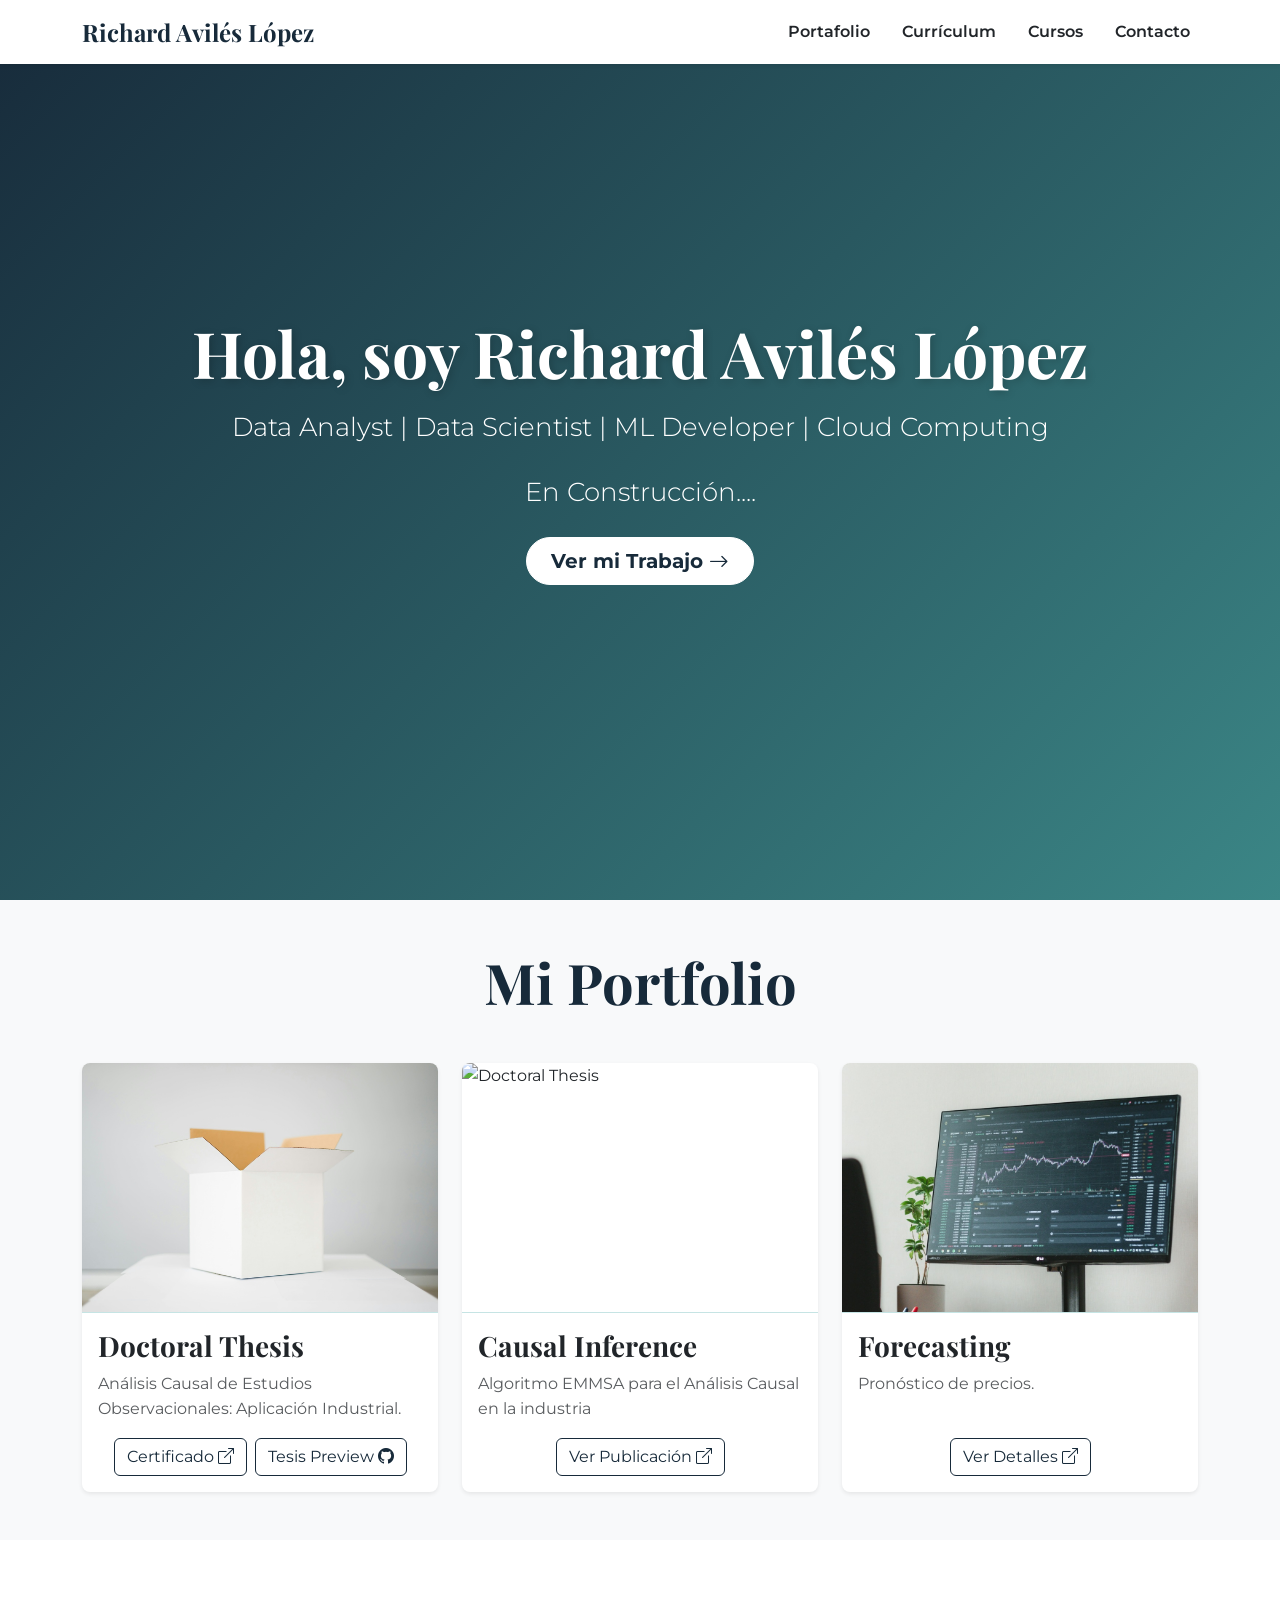
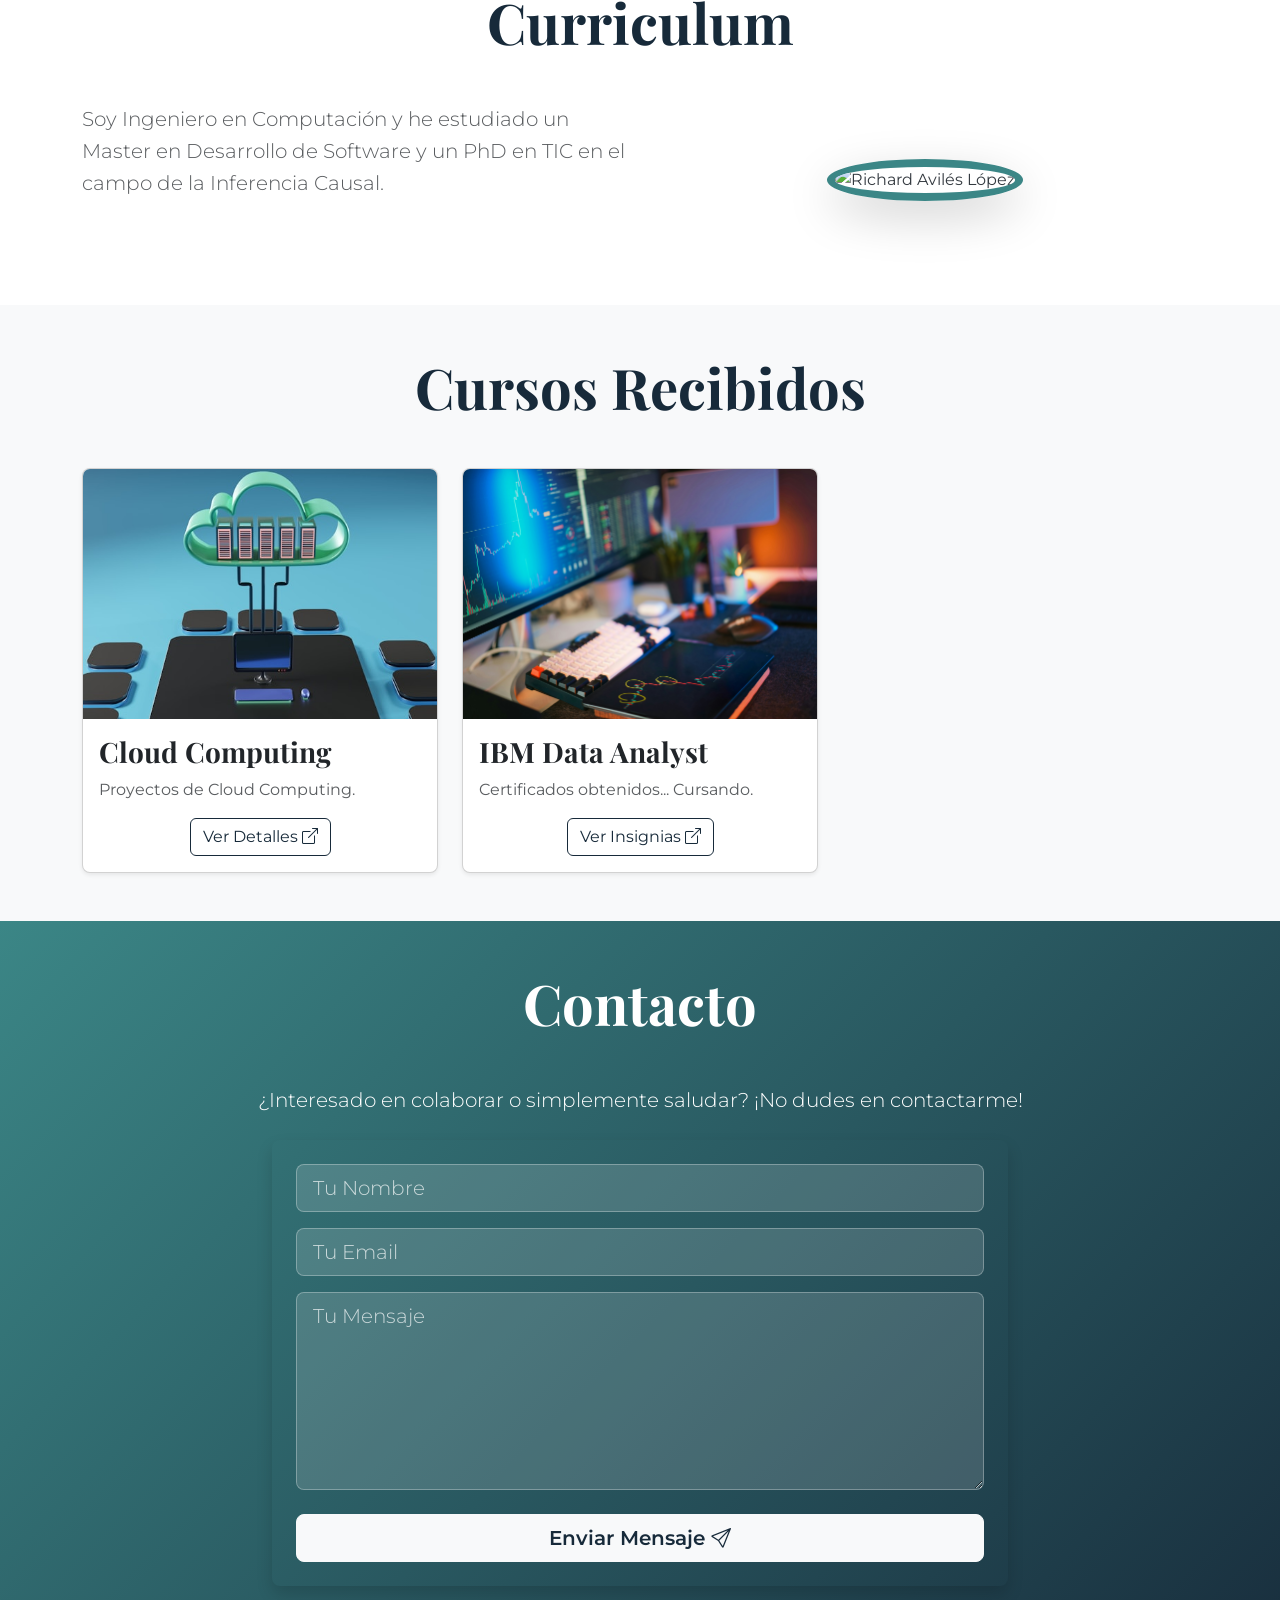
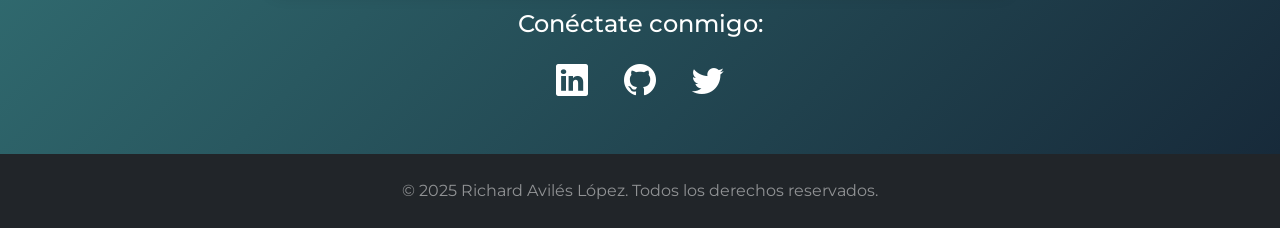
==== index.html @ e04d80d7 "Portafolio v2.0" ====
<!DOCTYPE html>
<html lang="es">

<head>
    <meta charset="UTF-8">
    <meta name="viewport" content="width=device-width, initial-scale=1.0">
    <title>Richard Avilés López - Portafolio Profesional</title>
    <meta name="description" content="Portafolio profesional de Richard Avilés López: Data Analyst, Data Scientist y ML Developer. Descubre mis proyectos en Inferencia Causal, Forecasting y desarrollo Backend.">

    <!-- Bootstrap CSS -->
    <link href="https://cdn.jsdelivr.net/npm/bootstrap@5.3.3/dist/css/bootstrap.min.css" rel="stylesheet" xintegrity="sha384-QWTKZyjpPEjISv5WaRU9OFeRpok6YctnYmDr5pNlyT2bRjXh0JMhjY6hW+ALEwIH" crossorigin="anonymous">

    <!-- Google Fonts -->
    <link href="https://fonts.googleapis.com/css2?family=Playfair+Display:wght@400;700&family=Montserrat:wght@300;400;500;600&display=swap" rel="stylesheet">

    <!-- Bootstrap Icons -->
    <link rel="stylesheet" href="https://cdn.jsdelivr.net/npm/bootstrap-icons@1.11.3/font/bootstrap-icons.min.css">

    <style>
        /* CSS del usuario - Corregido y adaptado */
        /* Importar fuentes de Google Fonts */
        @import url('https://fonts.googleapis.com/css2?family=Playfair+Display:wght@400;700&family=Montserrat:wght@300;400;500;600&display=swap');

        /* Variables CSS para una paleta de colores profesional */
        :root {
            --primary-color: #172a3a; /* Azul oscuro elegante */
            --secondary-color: #3b8686; /* Azul verdoso suave y profesional */
            --accent-color: #c6e4e4; /* Azul pastel muy claro */
            --text-dark: #343a40; /* Casi negro de Bootstrap */
            --text-muted: #6c757d; /* Gris para texto secundario */
            --bg-light: #f8f9fa; /* Fondo claro de Bootstrap */
            --bg-white: #ffffff; /* Blanco puro */
        }

        /* Estilos generales y de tipografía */
        body {
            font-family: 'Montserrat', sans-serif;
            color: var(--text-dark);
            line-height: 1.6;
            background-color: var(--bg-white);
            scroll-behavior: smooth;
        }

        h1, h2, h3, .navbar-brand {
            font-family: 'Playfair Display', serif;
            font-weight: 700;
        }

        h1 {
            color: var(--bg-white);
        }

        h2 {
            color: var(--primary-color);
        }

        .text-primary {
            color: var(--primary-color) !important;
        }

        .btn-outline-primary {
            color: var(--primary-color);
            border-color: var(--primary-color);
            transition: all 0.3s ease;
        }
        .btn-outline-primary:hover {
            background-color: var(--primary-color);
            color: var(--bg-white);
        }

        /* Clase para ocultar el botón de Github */
        .hidden {
            display: none;
        }

        /* --- Navbar Mejorado --- */
        .navbar-brand {
            color: var(--primary-color) !important;
            font-weight: 700;
        }

        .nav-link.fw-semibold {
            font-weight: 600 !important;
            color: var(--text-dark);
            transition: color 0.3s ease;
        }

        .nav-link:hover {
            color: var(--secondary-color) !important; /* Nuevo color al pasar el ratón */
        }

        /* --- Hero Section Mejorada --- */
        .hero-section {
            background: linear-gradient(135deg, var(--primary-color) 0%, var(--secondary-color) 100%);
            min-height: 100vh;
            padding-top: 56px;
            display: flex;
            align-items: center;
            text-align: center;
            color: var(--bg-white);
        }

        .hero-section h1 {
            font-size: clamp(2rem, 5vw, 4rem); /* Fuente responsiva */
            text-shadow: 2px 2px 8px rgba(0,0,0,0.2);
        }

        .hero-section .lead {
            font-size: clamp(1rem, 2.5vw, 1.6rem); /* Fuente responsiva */
            font-weight: 300;
        }

        .hero-section .btn {
            border-color: var(--bg-white) !important;
            color: var(--primary-color) !important;
            background-color: var(--bg-white) !important;
            transition: all 0.3s ease;
        }
        .hero-section .btn:hover {
            background-color: var(--accent-color) !important;
            color: var(--primary-color) !important;
            transform: translateY(-3px);
            box-shadow: 0 5px 15px rgba(0,0,0,0.2);
        }


        /* --- Secciones Generales --- */
        section {
            padding: 5rem 0;
            overflow: hidden;
        }

        /* --- Portfolio Section --- */
        .portfolio-section .card {
            border: none;
            transition: transform 0.3s ease, box-shadow 0.3s ease;
            cursor: pointer;
            background-color: var(--bg-white);
            border-radius: 0.75rem; /* Bordes más suaves */
        }

        .portfolio-section .card:hover {
            transform: translateY(-10px);
            box-shadow: 0 10px 30px rgba(0, 0, 0, 0.15) !important;
        }

        .portfolio-section .card-img-top {
            border-bottom: 1px solid var(--accent-color); /* Borde suave */
        }

        /* --- About Section --- */
        .about-section .img-fluid {
            border: 8px solid var(--secondary-color);
            box-shadow: 0 8px 25px rgba(0, 0, 0, 0.15);
        }

        /* --- Contact Section --- */
        .contact-section {
            background: linear-gradient(135deg, var(--secondary-color) 0%, var(--primary-color) 100%);
        }

        .contact-section .form-control {
            background-color: rgba(255, 255, 255, 0.15);
            border: 1px solid rgba(255, 255, 255, 0.4);
            color: var(--bg-white);
            font-weight: 300;
        }

        .contact-section .form-control::placeholder {
            color: rgba(255, 255, 255, 0.7);
        }

        .contact-section .form-control:focus {
            background-color: rgba(255, 255, 255, 0.25);
            border-color: var(--bg-white);
            box-shadow: 0 0 0 0.25rem rgba(255, 255, 255, 0.25);
            color: var(--bg-white);
        }

        .contact-section .btn-light {
            color: var(--primary-color) !important;
            font-weight: 600 !important;
            transition: all 0.3s ease;
        }

        .contact-section .btn-light:hover {
            background-color: var(--bg-light) !important;
            transform: translateY(-3px);
            box-shadow: 0 5px 15px rgba(0,0,0,0.2);
        }

        .social-links a {
            transition: transform 0.3s ease, color 0.3s ease;
        }

        .social-links a:hover {
            transform: translateY(-5px) scale(1.1);
            color: var(--accent-color) !important;
        }

        /* --- Footer --- */
        .footer {
            background-color: var(--text-dark);
        }

        /* Media Queries para responsividad */
        @media (max-width: 991.98px) {
            .navbar-collapse {
                background-color: var(--bg-white);
                padding: 1rem;
                border-radius: 0.5rem;
                margin-top: 0.5rem;
                box-shadow: 0 5px 15px rgba(0,0,0,0.1);
            }
            .navbar-nav .nav-item {
                margin-left: 0;
                margin-bottom: 0.5rem;
            }
            .navbar-nav .nav-link {
                padding-left: 1rem;
            }
            .about-section .img-fluid {
                width: 250px;
                height: 250px;
            }
        }
        @media (max-width: 767.98px) {
            .about-section .img-fluid {
                width: 200px;
                height: 200px;
            }
        }

        /* --- Estilos para la galería pop-up (modal) --- */
        .modal-gallery {
            display: none; 
            position: fixed;
            z-index: 1050;
            left: 0;
            top: 0;
            width: 100%;
            height: 100%;
            background-color: rgba(0, 0, 0, 0.9);
            justify-content: center;
            align-items: center;
            padding: 20px;
            box-sizing: border-box;
        }

        .modal-content-wrapper {
            position: relative;
            max-width: 90%;
            max-height: 90%;
            display: flex;
            flex-direction: column;
            justify-content: center;
            align-items: center;
        }

        .modal-menu-container {
            width: 100%;
            max-width: 600px;
        }

        #gallery-menu {
            width: 100%;
            font-size: 1.25rem;
            font-weight: 500;
        }

        .modal-image {
            max-width: 100%;
            max-height: calc(100vh - 150px);
            display: block;
            object-fit: contain;
            transition: transform 0.3s ease;
        }

        .close-btn {
            position: absolute;
            top: 20px;
            right: 35px;
            color: #fff;
            font-size: 40px;
            font-weight: bold;
            cursor: pointer;
            transition: color 0.3s ease;
        }

        .close-btn:hover,
        .close-btn:focus {
            color: var(--secondary-color);
            text-decoration: none;
        }

        .prev-btn, .next-btn {
            cursor: pointer;
            position: absolute;
            top: 50%;
            width: auto;
            padding: 16px;
            margin-top: -22px;
            color: white;
            font-weight: bold;
            font-size: 20px;
            transition: 0.6s ease;
            border-radius: 0 3px 3px 0;
            user-select: none;
            background-color: rgba(0,0,0,0.5);
            border: none;
        }

        .prev-btn {
            left: 0;
            border-radius: 3px 0 0 3px;
        }

        .next-btn {
            right: 0;
            border-radius: 3px 0 0 3px;
        }

        .prev-btn:hover, .next-btn:hover {
            background-color: rgba(0,0,0,0.8);
        }
    </style>
</head>
<body>

    <nav class="navbar navbar-expand-lg navbar-light bg-white shadow-sm fixed-top">
        <div class="container">
            <a class="navbar-brand fw-bold fs-4 text-primary" href="#hero">Richard Avilés López</a>
            <button class="navbar-toggler" type="button" data-bs-toggle="collapse" data-bs-target="#navbarNav" aria-controls="navbarNav" aria-expanded="false" aria-label="Toggle navigation">
                <span class="navbar-toggler-icon"></span>
            </button>
            <div class="collapse navbar-collapse justify-content-end" id="navbarNav">
                <ul class="navbar-nav">
                    <li class="nav-item">
                        <a class="nav-link text-dark fw-semibold me-3" href="#portfolio">Portafolio</a>
                    </li>
                    <li class="nav-item">
                        <a class="nav-link text-dark fw-semibold me-3" href="#about">Currículum</a>
                    </li>
                    <li class="nav-item">
                        <a class="nav-link text-dark fw-semibold me-3" href="#cursos_impartidos">Cursos</a>
                    </li>
                    <li class="nav-item">
                        <a class="nav-link text-dark fw-semibold" href="#contact">Contacto</a>
                    </li>
                </ul>
            </div>
        </div>
    </nav>

    <section id="hero" class="hero-section d-flex align-items-center justify-content-center text-center text-white py-5">
        <div class="container">
            <h1 class="display-3 fw-bold mb-3 animate__animated animate__fadeInDown">Hola, soy Richard Avilés López</h1>
            <p class="lead mb-4 animate__animated animate__fadeInUp">Data Analyst | Data Scientist | ML Developer | Cloud Computing</p>
            <p class="lead mb-4 animate__animated animate__fadeInUp">En Construcción....</p>
            <a href="#portfolio" class="btn btn-lg btn-light text-primary fw-bold px-4 py-2 rounded-pill animate__animated animate__zoomIn">Ver mi Trabajo <i class="bi bi-arrow-right"></i></a>
        </div>
    </section>

    <section id="portfolio" class="portfolio-section py-5 bg-light">
        <div class="container">
            <h2 class="text-center mb-5 display-4 fw-bold text-primary">Mi Portfolio</h2>
            <div class="row g-4">
                <div class="col-md-6 col-lg-4 d-flex">
                    <div class="card shadow-sm rounded-3 overflow-hidden flex-fill">
                        <img src="./imgs/kelli-mcclintock-GopRYASfsOc-unsplash.jpg" class="card-img-top" alt="Causal Inference" style="height: 250px; object-fit: cover;">
                        <div class="card-body d-flex flex-column">
                            <h3 class="card-title fw-bold text-dark">Doctoral Thesis</h3>
                            <p class="card-text text-muted mb-auto">Análisis Causal de Estudios Observacionales: Aplicación Industrial.</p>
                            <div class="d-flex justify-content-center flex-wrap gap-2 mt-3">
                                <a href="/PDF/69113_defensa_jb.pdf" class="btn btn-outline-primary" target="_blank" >Certificado <i class="bi bi-box-arrow-up-right"></i></a>
                                <a href="/PDF/Análisis Causal de Estudios Observacionales - Aplicación Industrial - Preview.pdf " class="btn btn-outline-primary" target="_blank">Tesis Preview <i class="bi bi-github"></i></a>
                            </div>
                        </div>
                    </div>
                </div>
                <div class="col-md-6 col-lg-4 d-flex">
                    <div class="card shadow-sm rounded-3 overflow-hidden flex-fill">
                        <img src="./imgs/logan-voss-eCYWtGTDKS4-unsplash.jpg" class="card-img-top" alt="Doctoral Thesis" style="height: 250px; object-fit: cover;">
                        <div class="card-body d-flex flex-column">
                            <h3 class="card-title fw-bold text-dark">Causal Inference</h3>
                            <p class="card-text text-muted mb-auto">Algoritmo EMMSA para el Análisis Causal en la industria</p>
                            <div class="d-flex justify-content-center flex-wrap gap-2 mt-3">
                                <a href="https://www.mdpi.com/2227-7390/11/21/4506" target="_blank" class="btn btn-outline-primary" >Ver Publicación <i class="bi bi-box-arrow-up-right"></i></a>
                                <a href="#" class="btn btn-outline-primary hidden" target="_blank">Ver en Github <i class="bi bi-github"></i></a>
                            </div>
                        </div>
                    </div>
                </div>
                <div class="col-md-6 col-lg-4 d-flex">
                    <div class="card shadow-sm rounded-3 overflow-hidden flex-fill">
                        <img src="./imgs/behnam-norouzi-5mK7vv6dHlg-unsplash.jpg" class="card-img-top" alt="Forecasting" style="height: 250px; object-fit: cover;">
                        <div class="card-body d-flex flex-column">
                            <h3 class="card-title fw-bold text-dark">Forecasting</h3>
                            <p class="card-text text-muted mb-auto">Pronóstico de precios.</p>
                            <div class="d-flex justify-content-center flex-wrap gap-2 mt-3">
                                <a href="#" class="btn btn-outline-primary open-gallery-btn" data-gallery-id="forecasting">Ver Detalles <i class="bi bi-box-arrow-up-right"></i></a>
                                <a href="#" class="btn btn-outline-primary hidden" target="_blank">Ver en Github <i class="bi bi-github"></i></a>
                            </div>
                        </div>
                    </div>
                </div>
                <!--
                <div class="col-md-6 col-lg-4 d-flex">
                    <div class="card shadow-sm rounded-3 overflow-hidden flex-fill">
                        <img src="./imgs/business-5475664_1280.jpg" class="card-img-top" alt="Industrial Process Control" style="height: 250px; object-fit: cover;">
                        <div class="card-body d-flex flex-column">
                            <h3 class="card-title fw-bold text-dark">Industrial Process Control</h3>
                            <p class="card-text text-muted mb-auto">Control de Variables de Procesos Industriales - Detección de Anomalías</p>
                            <div class="d-flex justify-content-center flex-wrap gap-2 mt-3">
                                <a href="#" class="btn btn-outline-primary open-gallery-btn" data-gallery-id="industrial-control">Ver Detalles <i class="bi bi-box-arrow-up-right"></i></a>
                                <a href="#" class="btn btn-outline-primary hidden" target="_blank">Ver en Github <i class="bi bi-github"></i></a>
                            </div>
                        </div>
                    </div>
                </div>
                <div class="col-md-6 col-lg-4 d-flex">
                    <div class="card shadow-sm rounded-3 overflow-hidden flex-fill">
                        <img src="./imgs/software-development-6523979_1280.jpg" class="card-img-top" alt="Desarrollo Backend con Django" style="height: 250px; object-fit: cover;">
                        <div class="card-body d-flex flex-column">
                            <h3 class="card-title fw-bold text-dark">Backend Development</h3>
                            <p class="card-text text-muted mb-auto">Construcción de APIs con Django API Rest Framework.</p>
                            <div class="d-flex justify-content-center flex-wrap gap-2 mt-3">
                                <a href="#" class="btn btn-outline-primary open-gallery-btn" data-gallery-id="backend-dev">Ver Detalles <i class="bi bi-box-arrow-up-right"></i></a>
                                <a href="#" class="btn btn-outline-primary hidden" target="_blank">Ver en Github <i class="bi bi-github"></i></a>
                            </div>
                        </div>
                    </div>
                </div>
                <div class="col-md-6 col-lg-4 d-flex">
                    <div class="card shadow-sm rounded-3 overflow-hidden flex-fill">
                        <img src="./imgs/lukas-blazek-mcSDtbWXUZU-unsplash.jpg" class="card-img-top" alt="Análisis de Datos y Visualización" style="height: 250px; object-fit: cover;">
                        <div class="card-body d-flex flex-column">
                            <h3 class="card-title fw-bold text-dark">Data Analyst</h3>
                            <p class="card-text text-muted mb-auto">Transformación de datos complejos en insights claros y visualizaciones impactantes para la toma de decisiones.</p>
                            <div class="d-flex justify-content-center flex-wrap gap-2 mt-3">
                                <a href="#" class="btn btn-outline-primary open-gallery-btn" data-gallery-id="data-analyst">Ver Detalles <i class="bi bi-box-arrow-up-right"></i></a>
                                <a href="#" class="btn btn-outline-primary hidden" target="_blank">Ver en Github <i class="bi bi-github"></i></a>
                            </div>
                        </div>
                    </div>
                </div>
                -->
            </div>
        </div>
    </section>

    <section id="about" class="about-section py-5">
        <div class="container">
            <h2 class="text-center mb-5 display-4 fw-bold text-primary">Curriculum</h2>
            <div class="row align-items-center">
                <div class="col-lg-6 mb-4 mb-lg-0 order-lg-2 text-center">
                    <img src="https://images.unsplash.com/photo-1531297484001-80022131f5a1?q=80&w=2940&auto=format&fit=crop&ixlib=rb-4.0.3&ixid=M3wxMjA3fDB8MHxwaG90by1wYWdlfHx8fGVufDB8fHx8fA%3D%3D" class="img-fluid rounded-circle shadow-lg" alt="Richard Avilés López" style="width: 300px; height: 300px; object-fit: cover;">
                </div>
                <div class="col-lg-6 order-lg-1 text-lg-start text-center">
                    <p class="lead mb-3 text-muted">Soy Ingeniero en Computación y he estudiado un Master en Desarrollo de Software y un PhD en TIC en el campo de la Inferencia Causal.</p>
                    <p class="mb-3 text-muted"> </p>
                    <p class="text-muted">  </p>
                </div>
            </div>
        </div>
    </section>
<!--
    <section id="cursos_impartidos" class="cursos-section py-5 bg-light">
        <div class="container">
            <h2 class="text-center mb-5 display-4 fw-bold text-primary">Cursos Impartidos</h2>
            <div class="row g-4">
                <div class="col-md-6 col-lg-4 d-flex">
                    <div class="card shadow-sm rounded-3 overflow-hidden flex-fill">
                        <img src="./imgs/kelli-mcclintock-GopRYASfsOc-unsplash.jpg" class="card-img-top" alt="Stochastic Process" style="height: 250px; object-fit: cover;">
                        <div class="card-body d-flex flex-column">
                            <h3 class="card-title fw-bold text-dark">Stochastic Process - Time Series Analysis</h3>
                            <p class="card-text text-muted mb-auto">Master en Business Intelligence ediciones 2023-2025 y Master en Big Data edicion 2024.</p>
                            <div class="d-flex justify-content-center flex-wrap gap-2 mt-3">
                                <a href="#" class="btn btn-outline-primary open-gallery-btn" data-gallery-id="stochastic-process">Ver Detalles <i class="bi bi-box-arrow-up-right"></i></a>
                                <a href="#" class="btn btn-outline-primary hidden" target="_blank">Ver en Github <i class="bi bi-github"></i></a>
                            </div>
                        </div>
                    </div>
                </div>
                <div class="col-md-6 col-lg-4 d-flex">
                    <div class="card shadow-sm rounded-3 overflow-hidden flex-fill">
                        <img src="./imgs/kelli-mcclintock-GopRYASfsOc-unsplash.jpg" class="card-img-top" alt="Data Mining" style="height: 250px; object-fit: cover;">
                        <div class="card-body d-flex flex-column">
                            <h3 class="card-title fw-bold text-dark">Data Mining</h3>
                            <p class="card-text text-muted mb-auto">Master en Big Data edicion 2024.</p>
                            <div class="d-flex justify-content-center flex-wrap gap-2 mt-3">
                                <a href="#" class="btn btn-outline-primary open-gallery-btn" data-gallery-id="data-mining">Ver Detalles <i class="bi bi-box-arrow-up-right"></i></a>
                                <a href="#" class="btn btn-outline-primary hidden" target="_blank">Ver en Github <i class="bi bi-github"></i></a>
                            </div>
                        </div>
                    </div>
                </div>
                <div class="col-md-6 col-lg-4 d-flex">
                    <div class="card shadow-sm rounded-3 overflow-hidden flex-fill">
                        <img src="./imgs/kelli-mcclintock-GopRYASfsOc-unsplash.jpg" class="card-img-top" alt="Software Engineering" style="height: 250px; object-fit: cover;">
                        <div class="card-body d-flex flex-column">
                            <h3 class="card-title fw-bold text-dark">Software Engineering</h3>
                            <p class="card-text text-muted mb-auto">Carrera Ingeniería en Sistemas Inteligentes - 2024.</p>
                            <div class="d-flex justify-content-center flex-wrap gap-2 mt-3">
                                <a href="#" class="btn btn-outline-primary open-gallery-btn" data-gallery-id="software-engineering">Ver Detalles <i class="bi bi-box-arrow-up-right"></i></a>
                                <a href="#" class="btn btn-outline-primary hidden" target="_blank">Ver en Github <i class="bi bi-github"></i></a>
                            </div>
                        </div>
                    </div>
                </div>
            </div>
        </div>
    </section>
-->
    <section id="cursos_recibidos" class="cursos-section py-5 bg-light">
        <div class="container">
            <h2 class="text-center mb-5 display-4 fw-bold text-primary">Cursos Recibidos</h2>
            <div class="row g-4" id="cursos-container">
                <div class="col-md-6 col-lg-4 d-flex">
                    <div class="card shadow-sm rounded-3 overflow-hidden flex-fill">
                        <img src="./imgs/growtika-WELyMatW3mw-unsplash.jpg" class="card-img-top" alt="Cloud Computing" style="height: 250px; object-fit: cover;">
                        <div class="card-body d-flex flex-column">
                            <h3 class="card-title fw-bold text-dark">Cloud Computing</h3>
                            <p class="card-text text-muted mb-auto">Proyectos de Cloud Computing.</p>
                            <div class="d-flex justify-content-center flex-wrap gap-2 mt-3">
                                <a href="#" class="btn btn-outline-primary open-gallery-btn" data-gallery-id="cloud-computing">Ver Detalles <i class="bi bi-box-arrow-up-right"></i></a>
                                <a href="#" class="btn btn-outline-primary hidden" target="_blank">Ver en Github <i class="bi bi-github"></i></a>
                            </div>
                        </div>
                    </div>
                </div>
                <div class="col-md-6 col-lg-4 d-flex">
                    <div class="card shadow-sm rounded-3 overflow-hidden flex-fill">
                        <img src="./imgs/jakub-zerdzicki-itgsDhR1e2w-unsplash.jpg" class="card-img-top" alt="Data Analyst" style="height: 250px; object-fit: cover;">
                        <div class="card-body d-flex flex-column">
                            <h3 class="card-title fw-bold text-dark">IBM Data Analyst</h3>
                            <p class="card-text text-muted mb-auto">Certificados obtenidos... Cursando.</p>
                            <div class="d-flex justify-content-center flex-wrap gap-2 mt-3">
                                <a href="https://www.credly.com/users/richard-aviles-lopez" target="_blank" class="btn btn-outline-primary" >Ver Insignias <i class="bi bi-box-arrow-up-right"></i></a>
                                <a href="#" class="btn btn-outline-primary hidden" target="_blank">Ver en Github <i class="bi bi-github"></i></a>
                            </div>
                        </div>
                    </div>
                </div>
            </div>
        </div>
    </section>
    
    <!-- Modal de la galería pop-up -->
    <div id="gallery-modal" class="modal-gallery">
        <div class="modal-content-wrapper">
            <span class="close-btn">&times;</span>
            <img id="modal-image" class="modal-image" src="" alt="">
            <a id="prev-btn" class="prev-btn">&#10094;</a>
            <a id="next-btn" class="next-btn">&#10095;</a>
        </div>
    </div>


    <section id="contact" class="contact-section py-5 text-white">
        <div class="container">
            <h2 class="text-center mb-5 display-4 fw-bold text-white">Contacto</h2>
            <p class="text-center lead mb-4">¿Interesado en colaborar o simplemente saludar? ¡No dudes en contactarme!</p>
            <div class="row justify-content-center">
                <div class="col-lg-8">
                    <form class="contact-form p-4 rounded-3 shadow" action="https://getform.io/f/bnlxvgnb" method="POST">
                        <div class="mb-3">
                            <label for="name" class="form-label visually-hidden">Nombre</label>
                            <input type="text" class="form-control form-control-lg" id="name" name="name" placeholder="Tu Nombre" required>
                        </div>
                        <div class="mb-3">
                            <label for="email" class="form-label visually-hidden">Email</label>
                            <input type="email" class="form-control form-control-lg" id="email" name="email" placeholder="Tu Email" required>
                        </div>
                        <div class="mb-4">
                            <label for="message" class="form-label visually-hidden">Mensaje</label>
                            <textarea class="form-control form-control-lg" id="message" name="message" rows="6" placeholder="Tu Mensaje" required></textarea>
                        </div>
                        <button type="submit" class="btn btn-light btn-lg w-100 fw-bold">Enviar Mensaje <i class="bi bi-send"></i></button>
                    </form>
                    <div class="text-center mt-4 social-links">
                        <h4 class="text-white mb-3">Conéctate conmigo:</h4>
                        <a href="https://www.linkedin.com/in/richardaviles" target="_blank" class="text-white mx-3 fs-2" aria-label="LinkedIn"><i class="bi bi-linkedin"></i></a>
                        <a href="https://github.com/ravilesl" target="_blank" class="text-white mx-3 fs-2" aria-label="GitHub"><i class="bi bi-github"></i></a>
                        <a href="https://twitter.com/richardaviles" target="_blank" class="text-white mx-3 fs-2" aria-label="Twitter"><i class="bi bi-twitter"></i></a>
                    </div>
                </div>
            </div>
        </div>
    </section>

    <!-- Modal de la galería pop-up - Corregido para no tener dos IDs iguales -->
    <!-- El modal ha sido simplificado ya que no se necesita un menú de galerías -->
    <div id="gallery-modal" class="modal-gallery">
        <div class="modal-content-wrapper">
            <span class="close-btn">&times;</span>
            <img id="modal-image" class="modal-image" src="" alt="">
            <a id="prev-btn" class="prev-btn">&#10094;</a>
            <a id="next-btn" class="next-btn">&#10095;</a>
        </div>
    </div>


    <footer class="footer bg-dark text-white-50 py-4">
        <div class="container text-center">
            <p class="mb-0">&copy; 2025 Richard Avilés López. Todos los derechos reservados.</p>
        </div>
    </footer>

    <script src="https://cdn.jsdelivr.net/npm/bootstrap@5.3.3/dist/js/bootstrap.bundle.min.js" xintegrity="sha384-YvpcrYf0tY3lHB60NNkmXc5s9fDVZLESaAA55NDzOxhy9GkcIdslK1eCEYyUraMhHwN" crossorigin="anonymous"></script>

    <script>
        // JS del usuario - Unificado y Corregido
        document.addEventListener('DOMContentLoaded', () => {

            // ----------------------------------------------------
            // 1. Smooth scrolling para los enlaces del menú
            // ----------------------------------------------------
            const navbarLinks = document.querySelectorAll('.navbar-nav a, .hero-section .btn');
            const navbar = document.querySelector('.navbar');

            navbarLinks.forEach(anchor => {
                anchor.addEventListener('click', function (e) {
                    
                    const navbarCollapse = document.querySelector('#navbarNav');
                    if (navbarCollapse.classList.contains('show')) {
                        const bsCollapse = new bootstrap.Collapse(navbarCollapse, { toggle: false });
                        bsCollapse.hide();
                    }

                    e.preventDefault();
                    const targetId = this.getAttribute('href');
                    const targetElement = document.querySelector(targetId);

                    if (targetElement) {
                        const headerOffset = navbar.offsetHeight;
                        const elementPosition = targetElement.getBoundingClientRect().top + window.pageYOffset;
                        const offsetPosition = elementPosition - headerOffset - 20;

                        window.scrollTo({
                            top: offsetPosition,
                            behavior: 'smooth'
                        });
                    }
                });
            });

            // ----------------------------------------------------
            // 2. Lógica de la galería de imágenes pop-up
            // ----------------------------------------------------

            // Define las imágenes para cada galería. Adapta las rutas si es necesario.
            const galleriesData = {
                'causal-inference': [
                    './imgs/kelli-mcclintock-GopRYASfsOc-unsplash.jpg',
                    'https://placehold.co/800x600/172a3a/ffffff?text=Inferencia+Causal+2',
                    'https://placehold.co/800x600/172a3a/ffffff?text=Inferencia+Causal+3'
                ],
                'doctoral-thesis': [
                    './imgs/logan-voss-eCYWtGTDKS4-unsplash.jpg',
                    'https://placehold.co/800x600/3b8686/ffffff?text=Tesis+Doctoral+1',
                    'https://placehold.co/800x600/3b8686/ffffff?text=Tesis+Doctoral+2'
                ],
                'forecasting': [
                    './imgs/behnam-norouzi-5mK7vv6dHlg-unsplash.jpg',
                    'https://placehold.co/800x600/c6e4e4/172a3a?text=Forecasting+1'
                ],
                'industrial-control': [
                    './imgs/business-5475664_1280.jpg',
                    'https://placehold.co/800x600/3b8686/ffffff?text=Control+Industrial'
                ],
                'backend-dev': [
                    './imgs/software-development-6523979_1280.jpg',
                    'https://placehold.co/800x600/172a3a/ffffff?text=Backend+Django+1'
                ],
                'data-analyst': [
                    './imgs/lukas-blazek-mcSDtbWXUZU-unsplash.jpg',
                    'https://placehold.co/800x600/c6e4e4/172a3a?text=Análisis+de+Datos'
                ],
                'classification': [
                    './imgs/dan-cristian-padure-ritZolQWTeE-unsplash.jpg',
                    'https://placehold.co/800x600/3b8686/ffffff?text=Clasificación'
                ],
                'regression': [
                    './imgs/thisisengineering-f4pUuCc3M0g-unsplash.jpg',
                    'https://placehold.co/800x600/172a3a/ffffff?text=Regresión'
                ],
                'ai-application': [
                    './imgs/waqar-mujahid-NU_s4KI_zME-unsplash.jpg',
                    'https://placehold.co/800x600/c6e4e4/172a3a?text=Aplicaciones+AI'
                ],
                'stochastic-process': [
                    './imgs/kelli-mcclintock-GopRYASfsOc-unsplash.jpg',
                    'https://placehold.co/800x600/172a3a/ffffff?text=Procesos+Estocásticos'
                ],
                'data-mining': [
                    './imgs/kelli-mcclintock-GopRYASfsOc-unsplash.jpg',
                    'https://placehold.co/800x600/3b8686/ffffff?text=Minería+de+Datos'
                ],
                'software-engineering': [
                    './imgs/kelli-mcclintock-GopRYASfsOc-unsplash.jpg',
                    'https://placehold.co/800x600/c6e4e4/172a3a?text=Ingeniería+de+Software'
                ],
                'cloud-computing': [
                    './imgs/growtika-WELyMatW3mw-unsplash.jpg',
                    'https://placehold.co/800x600/172a3a/ffffff?text=Cloud+Computing+2'
                ]
            };

            const modal = document.getElementById('gallery-modal');
            const modalImage = document.getElementById('modal-image');
            const closeBtn = document.querySelector('.close-btn');
            const prevBtn = document.getElementById('prev-btn');
            const nextBtn = document.getElementById('next-btn');
            let currentImages = [];
            let currentIndex = 0;

            function openModal(galleryId) {
                currentImages = galleriesData[galleryId] || [];
                if (currentImages.length > 0) {
                    currentIndex = 0;
                    showImage(currentIndex);
                    modal.style.display = 'flex';
                } else {
                    console.error('Galería no encontrada o vacía:', galleryId);
                }
            }

            function closeModal() {
                modal.style.display = 'none';
            }

            function showImage(index) {
                if (index < 0) {
                    currentIndex = currentImages.length - 1;
                } else if (index >= currentImages.length) {
                    currentIndex = 0;
                } else {
                    currentIndex = index;
                }
                modalImage.src = currentImages[currentIndex];
            }

            // Event listeners
            closeBtn.addEventListener('click', closeModal);
            nextBtn.addEventListener('click', () => showImage(currentIndex + 1));
            prevBtn.addEventListener('click', () => showImage(currentIndex - 1));

            // Captura los clics en los botones para abrir la galería
            document.addEventListener('click', (e) => {
                const button = e.target.closest('.open-gallery-btn');
                if (button) {
                    e.preventDefault();
                    const galleryId = button.getAttribute('data-gallery-id');
                    openModal(galleryId);
                }
            });

            // Cierre del modal con la tecla 'Esc'
            document.addEventListener('keydown', (e) => {
                if (e.key === 'Escape' && modal.style.display === 'flex') {
                    closeModal();
                }
            });
            
            // Cierre del modal al hacer clic fuera del contenido principal
            modal.addEventListener('click', (e) => {
                if (e.target.id === 'gallery-modal') {
                    closeModal();
                }
            });
        });
    </script>
</body>
</html>
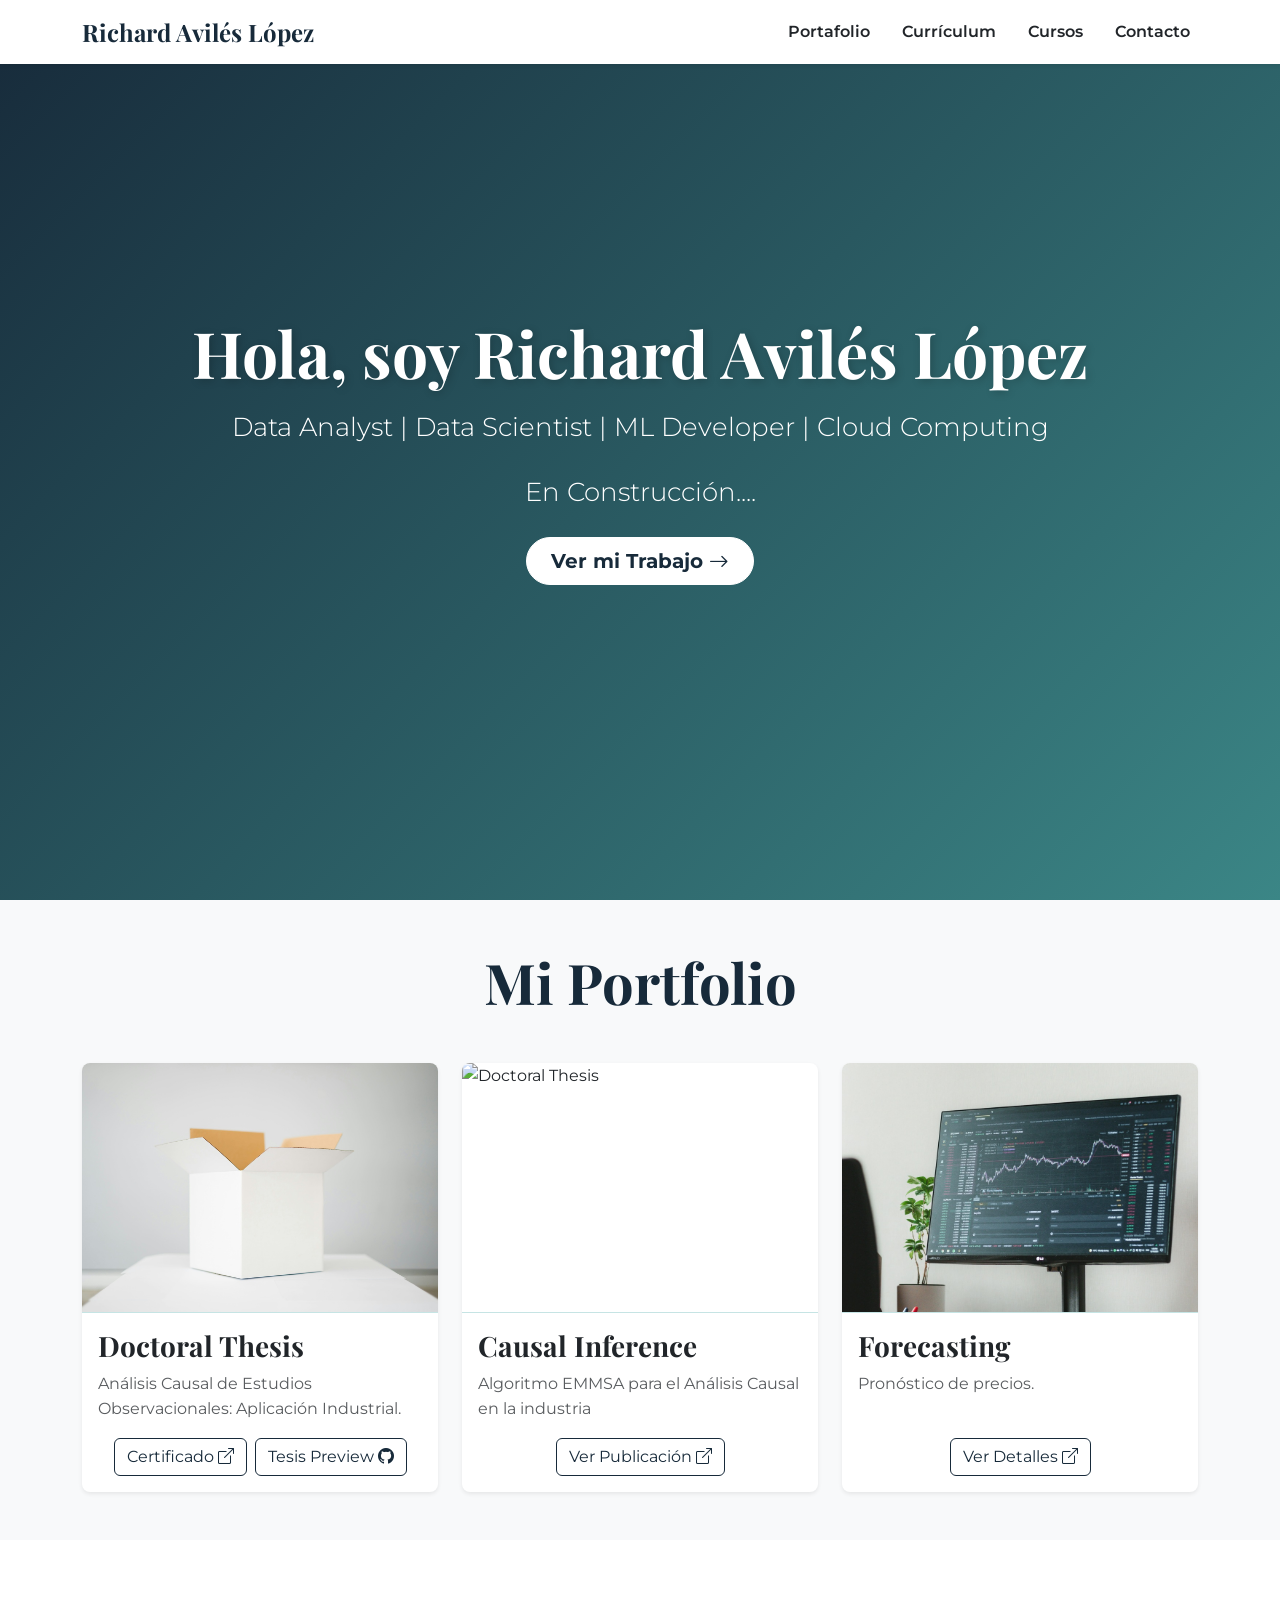
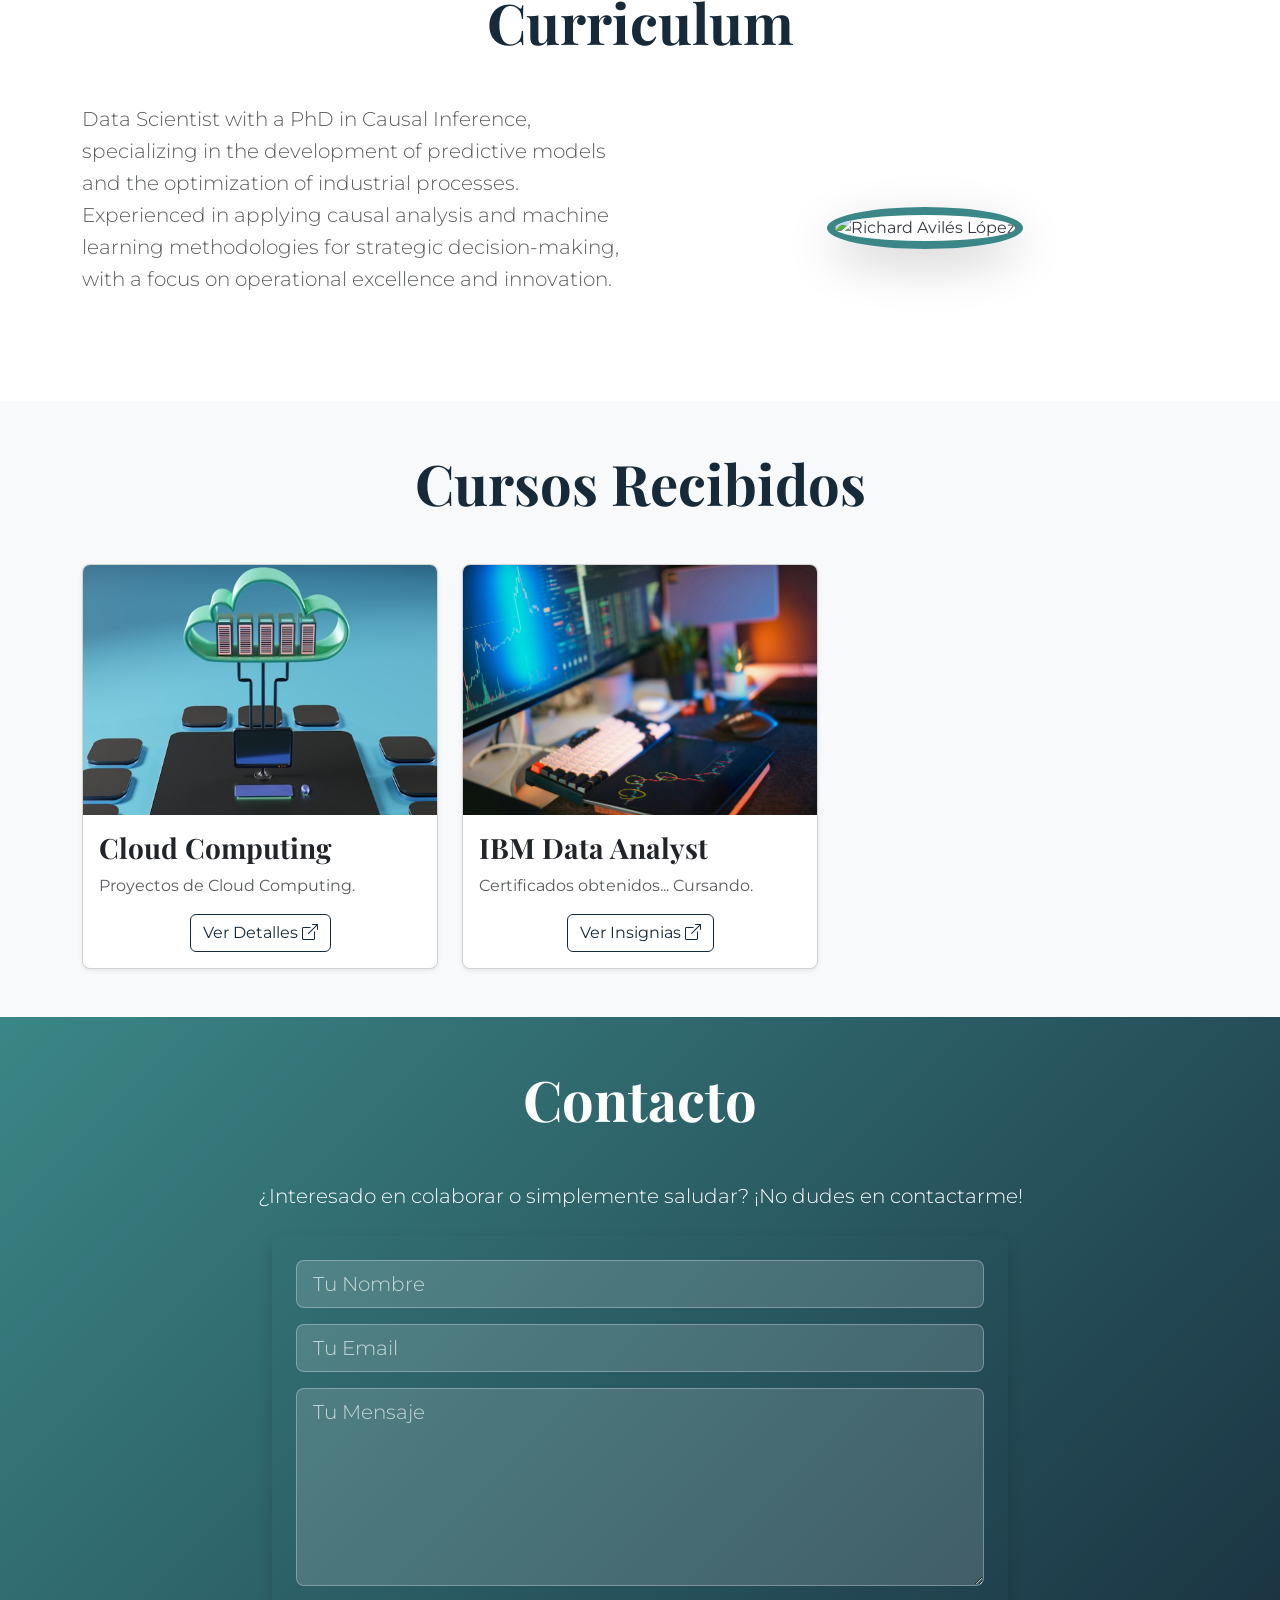
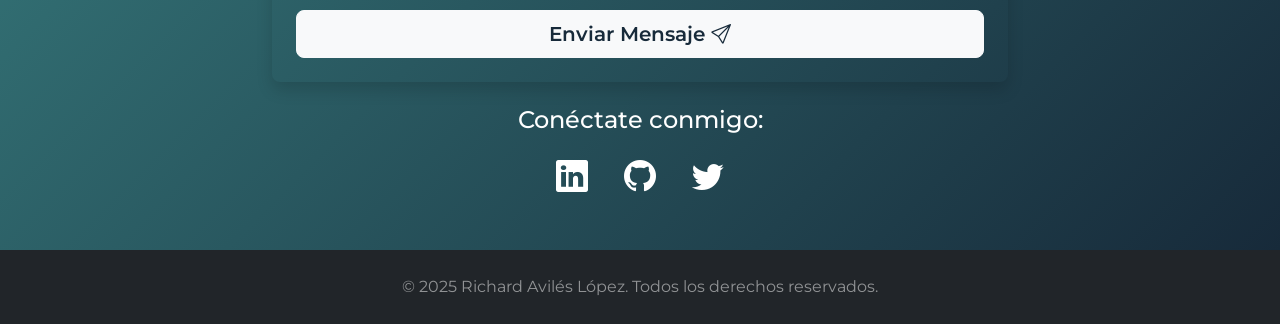
==== commit 3184e5bf: "Portafolio v2.0" ====
--- a/index.html
+++ b/index.html
@@ -342,7 +342,7 @@
                         <a class="nav-link text-dark fw-semibold me-3" href="#about">Currículum</a>
                     </li>
                     <li class="nav-item">
-                        <a class="nav-link text-dark fw-semibold me-3" href="#cursos_impartidos">Cursos</a>
+                        <a class="nav-link text-dark fw-semibold me-3" href="#cursos_recibidos">Cursos</a>
                     </li>
                     <li class="nav-item">
                         <a class="nav-link text-dark fw-semibold" href="#contact">Contacto</a>
@@ -457,7 +457,7 @@
                     <img src="https://images.unsplash.com/photo-1531297484001-80022131f5a1?q=80&w=2940&auto=format&fit=crop&ixlib=rb-4.0.3&ixid=M3wxMjA3fDB8MHxwaG90by1wYWdlfHx8fGVufDB8fHx8fA%3D%3D" class="img-fluid rounded-circle shadow-lg" alt="Richard Avilés López" style="width: 300px; height: 300px; object-fit: cover;">
                 </div>
                 <div class="col-lg-6 order-lg-1 text-lg-start text-center">
-                    <p class="lead mb-3 text-muted">Soy Ingeniero en Computación y he estudiado un Master en Desarrollo de Software y un PhD en TIC en el campo de la Inferencia Causal.</p>
+                    <p class="lead mb-3 text-muted">Data Scientist with a PhD in Causal Inference, specializing in the development of predictive models and the optimization of industrial processes. Experienced in applying causal analysis and machine learning methodologies for strategic decision-making, with a focus on operational excellence and innovation.</p>
                     <p class="mb-3 text-muted"> </p>
                     <p class="text-muted">  </p>
                 </div>
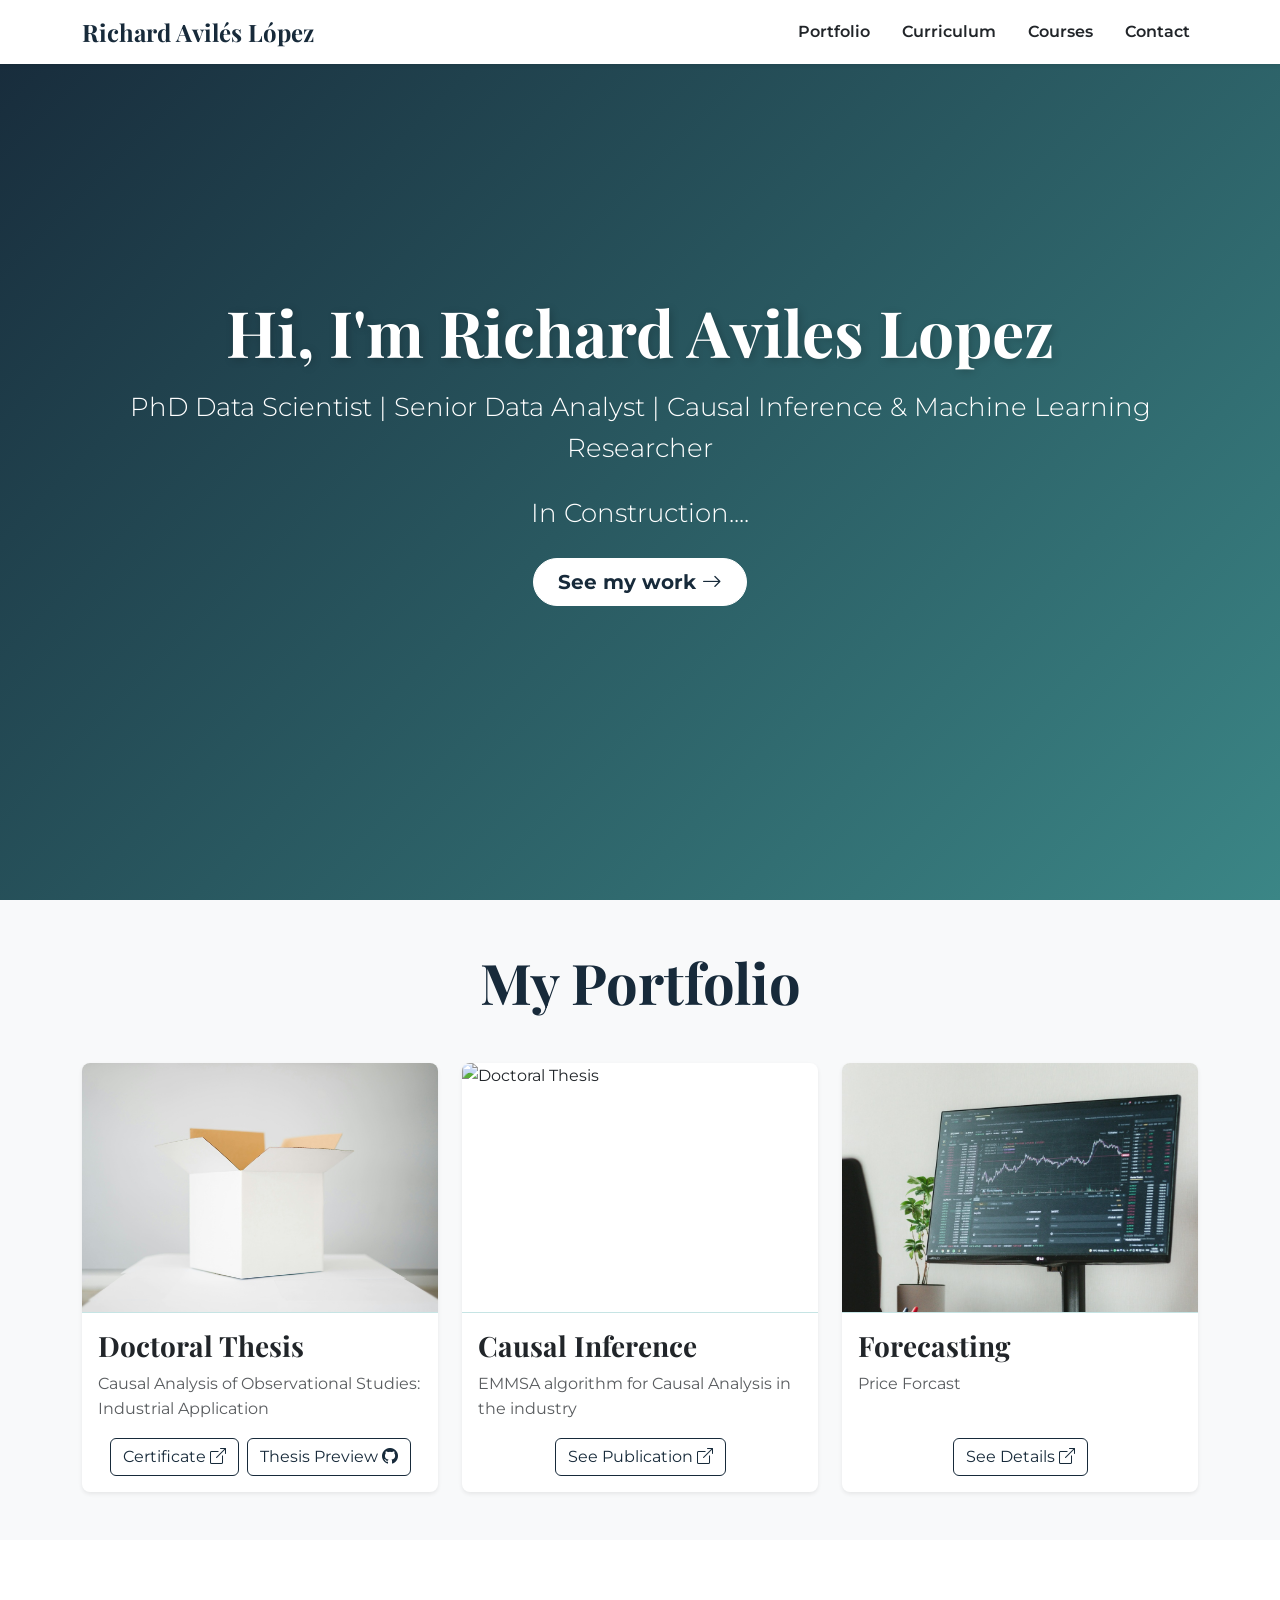
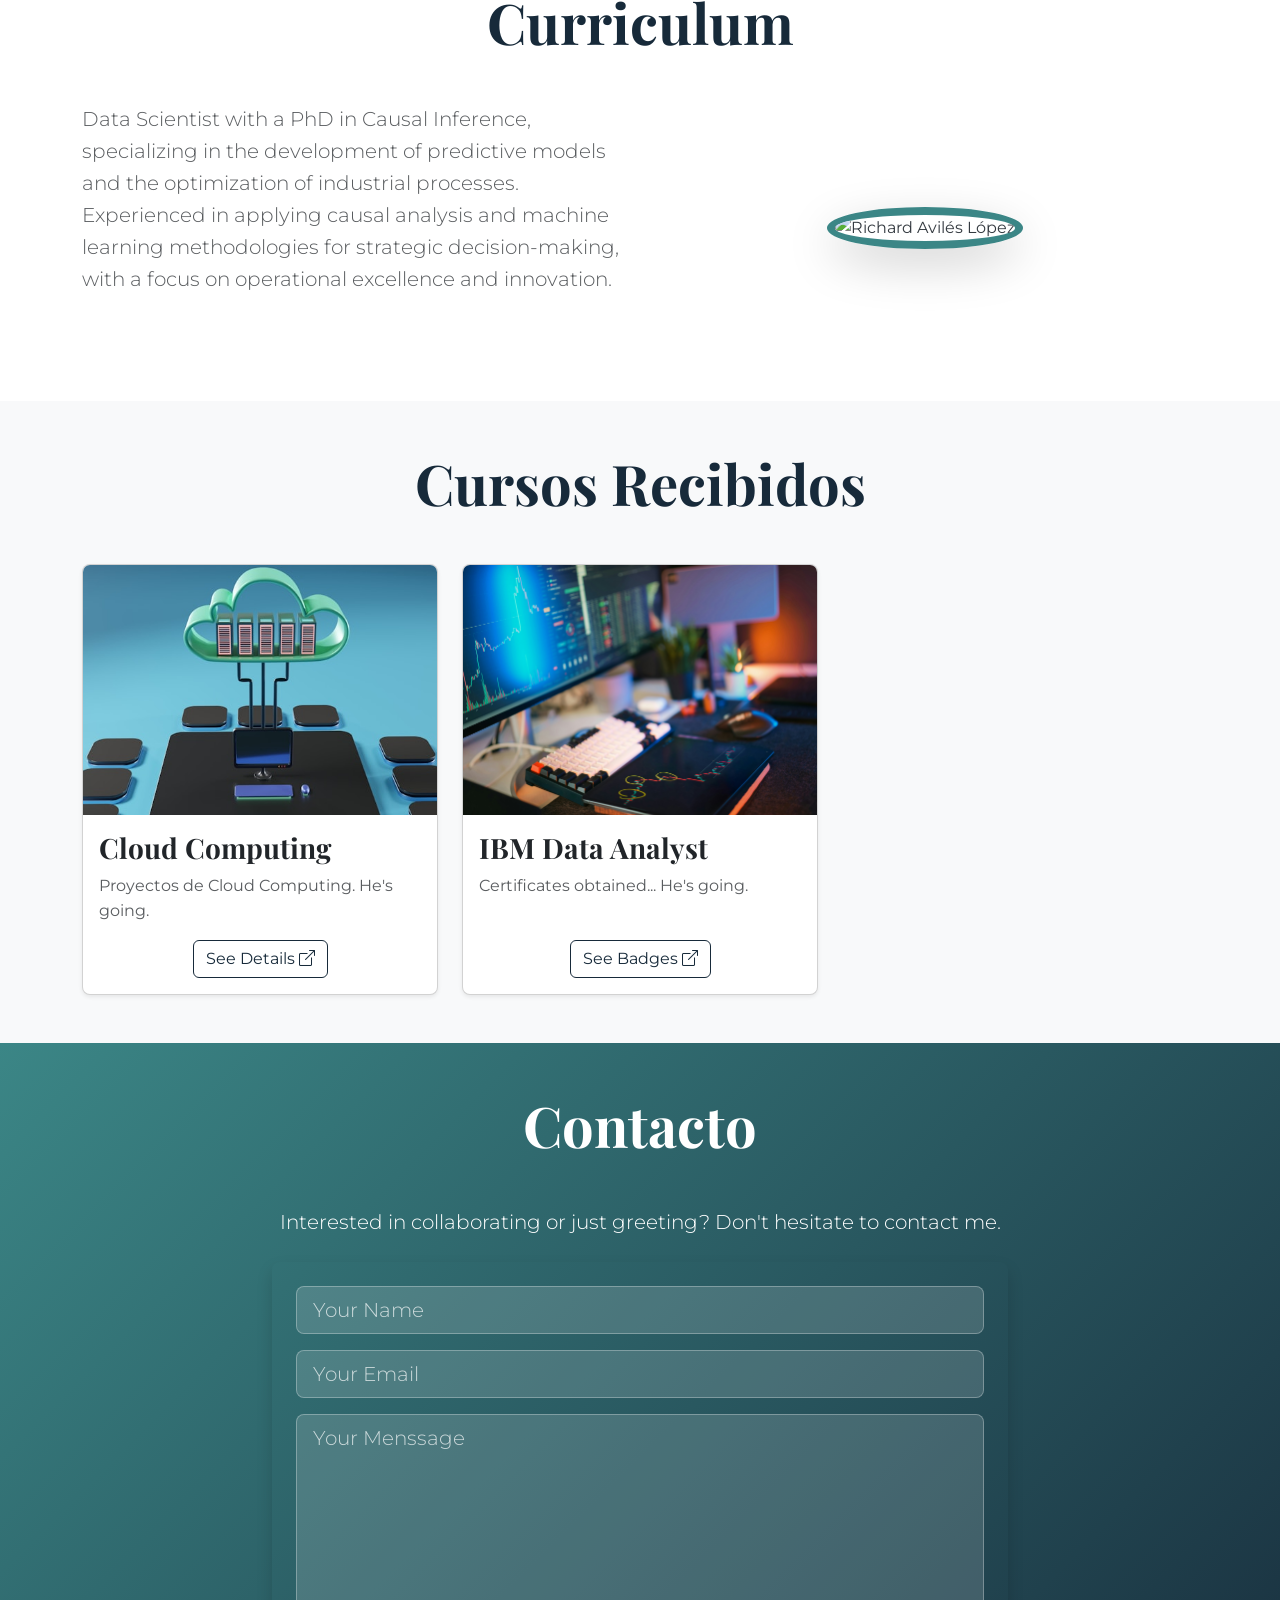
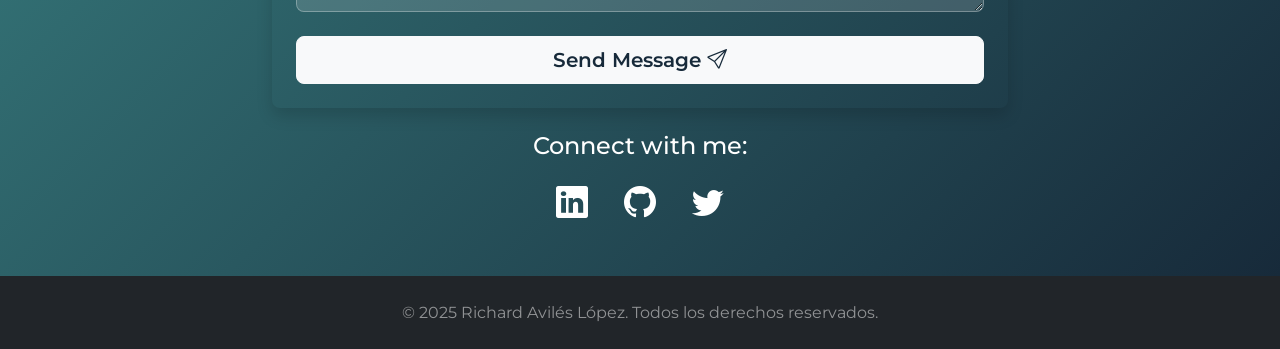
==== commit 724f9541: "Portafolio v2.0" ====
--- a/index.html
+++ b/index.html
@@ -336,16 +336,16 @@
             <div class="collapse navbar-collapse justify-content-end" id="navbarNav">
                 <ul class="navbar-nav">
                     <li class="nav-item">
-                        <a class="nav-link text-dark fw-semibold me-3" href="#portfolio">Portafolio</a>
+                        <a class="nav-link text-dark fw-semibold me-3" href="#portfolio">Portfolio</a>
                     </li>
                     <li class="nav-item">
-                        <a class="nav-link text-dark fw-semibold me-3" href="#about">Currículum</a>
+                        <a class="nav-link text-dark fw-semibold me-3" href="#about">Curriculum</a>
                     </li>
                     <li class="nav-item">
-                        <a class="nav-link text-dark fw-semibold me-3" href="#cursos_recibidos">Cursos</a>
+                        <a class="nav-link text-dark fw-semibold me-3" href="#cursos_recibidos">Courses</a>
                     </li>
                     <li class="nav-item">
-                        <a class="nav-link text-dark fw-semibold" href="#contact">Contacto</a>
+                        <a class="nav-link text-dark fw-semibold" href="#contact">Contact</a>
                     </li>
                 </ul>
             </div>
@@ -354,26 +354,26 @@
 
     <section id="hero" class="hero-section d-flex align-items-center justify-content-center text-center text-white py-5">
         <div class="container">
-            <h1 class="display-3 fw-bold mb-3 animate__animated animate__fadeInDown">Hola, soy Richard Avilés López</h1>
-            <p class="lead mb-4 animate__animated animate__fadeInUp">Data Analyst | Data Scientist | ML Developer | Cloud Computing</p>
-            <p class="lead mb-4 animate__animated animate__fadeInUp">En Construcción....</p>
-            <a href="#portfolio" class="btn btn-lg btn-light text-primary fw-bold px-4 py-2 rounded-pill animate__animated animate__zoomIn">Ver mi Trabajo <i class="bi bi-arrow-right"></i></a>
+            <h1 class="display-3 fw-bold mb-3 animate__animated animate__fadeInDown">Hi, I'm Richard Aviles Lopez</h1>
+            <p class="lead mb-4 animate__animated animate__fadeInUp">PhD Data Scientist | Senior Data Analyst | Causal Inference & Machine Learning Researcher</p>
+            <p class="lead mb-4 animate__animated animate__fadeInUp">In Construction....</p>
+            <a href="#portfolio" class="btn btn-lg btn-light text-primary fw-bold px-4 py-2 rounded-pill animate__animated animate__zoomIn">See my work <i class="bi bi-arrow-right"></i></a>
         </div>
     </section>
 
     <section id="portfolio" class="portfolio-section py-5 bg-light">
         <div class="container">
-            <h2 class="text-center mb-5 display-4 fw-bold text-primary">Mi Portfolio</h2>
+            <h2 class="text-center mb-5 display-4 fw-bold text-primary">My Portfolio</h2>
             <div class="row g-4">
                 <div class="col-md-6 col-lg-4 d-flex">
                     <div class="card shadow-sm rounded-3 overflow-hidden flex-fill">
                         <img src="./imgs/kelli-mcclintock-GopRYASfsOc-unsplash.jpg" class="card-img-top" alt="Causal Inference" style="height: 250px; object-fit: cover;">
                         <div class="card-body d-flex flex-column">
                             <h3 class="card-title fw-bold text-dark">Doctoral Thesis</h3>
-                            <p class="card-text text-muted mb-auto">Análisis Causal de Estudios Observacionales: Aplicación Industrial.</p>
-                            <div class="d-flex justify-content-center flex-wrap gap-2 mt-3">
-                                <a href="/PDF/69113_defensa_jb.pdf" class="btn btn-outline-primary" target="_blank" >Certificado <i class="bi bi-box-arrow-up-right"></i></a>
-                                <a href="/PDF/Análisis Causal de Estudios Observacionales - Aplicación Industrial - Preview.pdf " class="btn btn-outline-primary" target="_blank">Tesis Preview <i class="bi bi-github"></i></a>
+                            <p class="card-text text-muted mb-auto">Causal Analysis of Observational Studies: Industrial Application</p>
+                            <div class="d-flex justify-content-center flex-wrap gap-2 mt-3">
+                                <a href="/PDF/69113_defensa_jb.pdf" class="btn btn-outline-primary" target="_blank" >Certificate <i class="bi bi-box-arrow-up-right"></i></a>
+                                <a href="/PDF/Análisis Causal de Estudios Observacionales - Aplicación Industrial - Preview.pdf " class="btn btn-outline-primary" target="_blank">Thesis Preview <i class="bi bi-github"></i></a>
                             </div>
                         </div>
                     </div>
@@ -383,9 +383,9 @@
                         <img src="./imgs/logan-voss-eCYWtGTDKS4-unsplash.jpg" class="card-img-top" alt="Doctoral Thesis" style="height: 250px; object-fit: cover;">
                         <div class="card-body d-flex flex-column">
                             <h3 class="card-title fw-bold text-dark">Causal Inference</h3>
-                            <p class="card-text text-muted mb-auto">Algoritmo EMMSA para el Análisis Causal en la industria</p>
-                            <div class="d-flex justify-content-center flex-wrap gap-2 mt-3">
-                                <a href="https://www.mdpi.com/2227-7390/11/21/4506" target="_blank" class="btn btn-outline-primary" >Ver Publicación <i class="bi bi-box-arrow-up-right"></i></a>
+                            <p class="card-text text-muted mb-auto">EMMSA algorithm for Causal Analysis in the industry</p>
+                            <div class="d-flex justify-content-center flex-wrap gap-2 mt-3">
+                                <a href="https://www.mdpi.com/2227-7390/11/21/4506" target="_blank" class="btn btn-outline-primary" >See Publication <i class="bi bi-box-arrow-up-right"></i></a>
                                 <a href="#" class="btn btn-outline-primary hidden" target="_blank">Ver en Github <i class="bi bi-github"></i></a>
                             </div>
                         </div>
@@ -396,9 +396,9 @@
                         <img src="./imgs/behnam-norouzi-5mK7vv6dHlg-unsplash.jpg" class="card-img-top" alt="Forecasting" style="height: 250px; object-fit: cover;">
                         <div class="card-body d-flex flex-column">
                             <h3 class="card-title fw-bold text-dark">Forecasting</h3>
-                            <p class="card-text text-muted mb-auto">Pronóstico de precios.</p>
-                            <div class="d-flex justify-content-center flex-wrap gap-2 mt-3">
-                                <a href="#" class="btn btn-outline-primary open-gallery-btn" data-gallery-id="forecasting">Ver Detalles <i class="bi bi-box-arrow-up-right"></i></a>
+                            <p class="card-text text-muted mb-auto">Price Forcast</p>
+                            <div class="d-flex justify-content-center flex-wrap gap-2 mt-3">
+                                <a href="#" class="btn btn-outline-primary open-gallery-btn" data-gallery-id="forecasting">See Details <i class="bi bi-box-arrow-up-right"></i></a>
                                 <a href="#" class="btn btn-outline-primary hidden" target="_blank">Ver en Github <i class="bi bi-github"></i></a>
                             </div>
                         </div>
@@ -521,9 +521,9 @@
                         <img src="./imgs/growtika-WELyMatW3mw-unsplash.jpg" class="card-img-top" alt="Cloud Computing" style="height: 250px; object-fit: cover;">
                         <div class="card-body d-flex flex-column">
                             <h3 class="card-title fw-bold text-dark">Cloud Computing</h3>
-                            <p class="card-text text-muted mb-auto">Proyectos de Cloud Computing.</p>
-                            <div class="d-flex justify-content-center flex-wrap gap-2 mt-3">
-                                <a href="#" class="btn btn-outline-primary open-gallery-btn" data-gallery-id="cloud-computing">Ver Detalles <i class="bi bi-box-arrow-up-right"></i></a>
+                            <p class="card-text text-muted mb-auto">Proyectos de Cloud Computing. He's going. </p>
+                            <div class="d-flex justify-content-center flex-wrap gap-2 mt-3">
+                                <a href="#" class="btn btn-outline-primary open-gallery-btn" data-gallery-id="cloud-computing">See Details <i class="bi bi-box-arrow-up-right"></i></a>
                                 <a href="#" class="btn btn-outline-primary hidden" target="_blank">Ver en Github <i class="bi bi-github"></i></a>
                             </div>
                         </div>
@@ -534,9 +534,9 @@
                         <img src="./imgs/jakub-zerdzicki-itgsDhR1e2w-unsplash.jpg" class="card-img-top" alt="Data Analyst" style="height: 250px; object-fit: cover;">
                         <div class="card-body d-flex flex-column">
                             <h3 class="card-title fw-bold text-dark">IBM Data Analyst</h3>
-                            <p class="card-text text-muted mb-auto">Certificados obtenidos... Cursando.</p>
-                            <div class="d-flex justify-content-center flex-wrap gap-2 mt-3">
-                                <a href="https://www.credly.com/users/richard-aviles-lopez" target="_blank" class="btn btn-outline-primary" >Ver Insignias <i class="bi bi-box-arrow-up-right"></i></a>
+                            <p class="card-text text-muted mb-auto">Certificates obtained... He's going.</p>
+                            <div class="d-flex justify-content-center flex-wrap gap-2 mt-3">
+                                <a href="https://www.credly.com/users/richard-aviles-lopez" target="_blank" class="btn btn-outline-primary" >See Badges <i class="bi bi-box-arrow-up-right"></i></a>
                                 <a href="#" class="btn btn-outline-primary hidden" target="_blank">Ver en Github <i class="bi bi-github"></i></a>
                             </div>
                         </div>
@@ -560,26 +560,26 @@
     <section id="contact" class="contact-section py-5 text-white">
         <div class="container">
             <h2 class="text-center mb-5 display-4 fw-bold text-white">Contacto</h2>
-            <p class="text-center lead mb-4">¿Interesado en colaborar o simplemente saludar? ¡No dudes en contactarme!</p>
+            <p class="text-center lead mb-4">Interested in collaborating or just greeting? Don't hesitate to contact me.</p>
             <div class="row justify-content-center">
                 <div class="col-lg-8">
                     <form class="contact-form p-4 rounded-3 shadow" action="https://getform.io/f/bnlxvgnb" method="POST">
                         <div class="mb-3">
                             <label for="name" class="form-label visually-hidden">Nombre</label>
-                            <input type="text" class="form-control form-control-lg" id="name" name="name" placeholder="Tu Nombre" required>
+                            <input type="text" class="form-control form-control-lg" id="name" name="name" placeholder="Your Name" required>
                         </div>
                         <div class="mb-3">
                             <label for="email" class="form-label visually-hidden">Email</label>
-                            <input type="email" class="form-control form-control-lg" id="email" name="email" placeholder="Tu Email" required>
+                            <input type="email" class="form-control form-control-lg" id="email" name="email" placeholder="Your Email" required>
                         </div>
                         <div class="mb-4">
                             <label for="message" class="form-label visually-hidden">Mensaje</label>
-                            <textarea class="form-control form-control-lg" id="message" name="message" rows="6" placeholder="Tu Mensaje" required></textarea>
-                        </div>
-                        <button type="submit" class="btn btn-light btn-lg w-100 fw-bold">Enviar Mensaje <i class="bi bi-send"></i></button>
+                            <textarea class="form-control form-control-lg" id="message" name="message" rows="6" placeholder="Your Menssage" required></textarea>
+                        </div>
+                        <button type="submit" class="btn btn-light btn-lg w-100 fw-bold">Send Message <i class="bi bi-send"></i></button>
                     </form>
                     <div class="text-center mt-4 social-links">
-                        <h4 class="text-white mb-3">Conéctate conmigo:</h4>
+                        <h4 class="text-white mb-3">Connect with me:</h4>
                         <a href="https://www.linkedin.com/in/richardaviles" target="_blank" class="text-white mx-3 fs-2" aria-label="LinkedIn"><i class="bi bi-linkedin"></i></a>
                         <a href="https://github.com/ravilesl" target="_blank" class="text-white mx-3 fs-2" aria-label="GitHub"><i class="bi bi-github"></i></a>
                         <a href="https://twitter.com/richardaviles" target="_blank" class="text-white mx-3 fs-2" aria-label="Twitter"><i class="bi bi-twitter"></i></a>
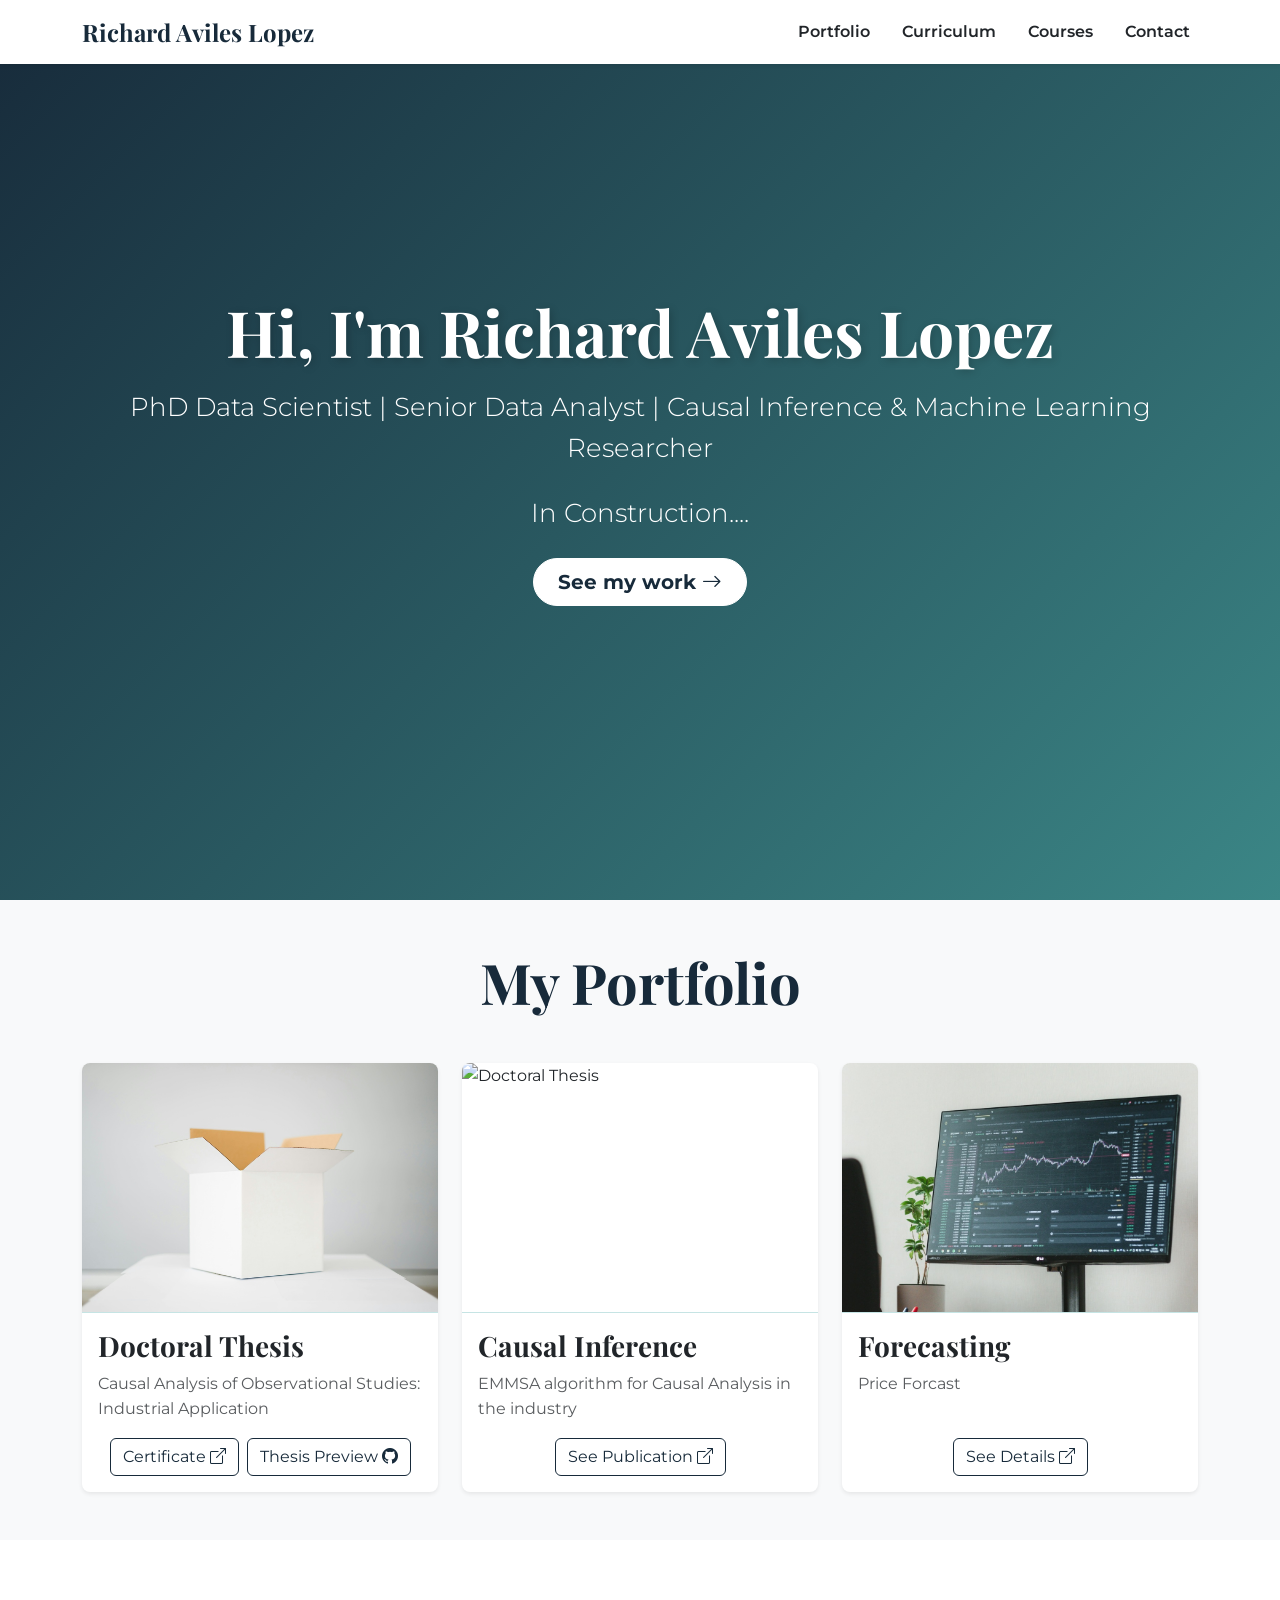
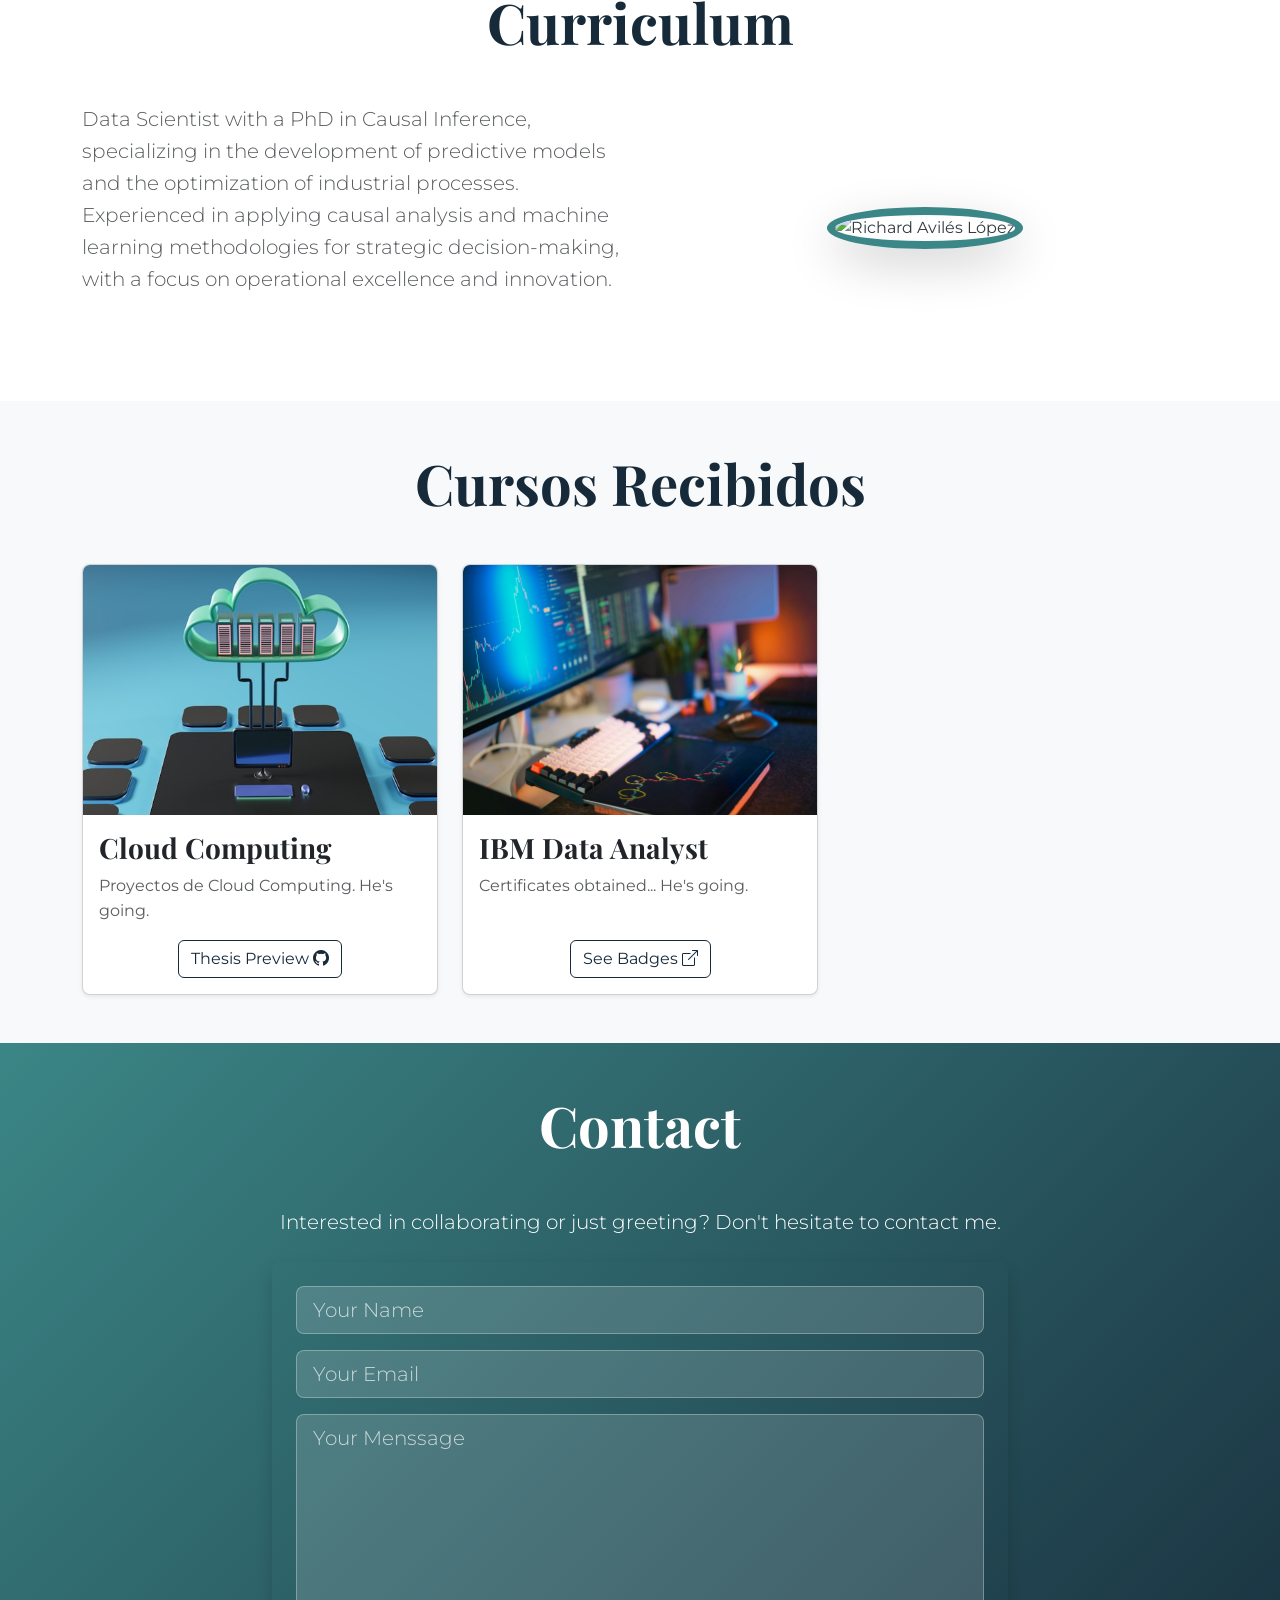
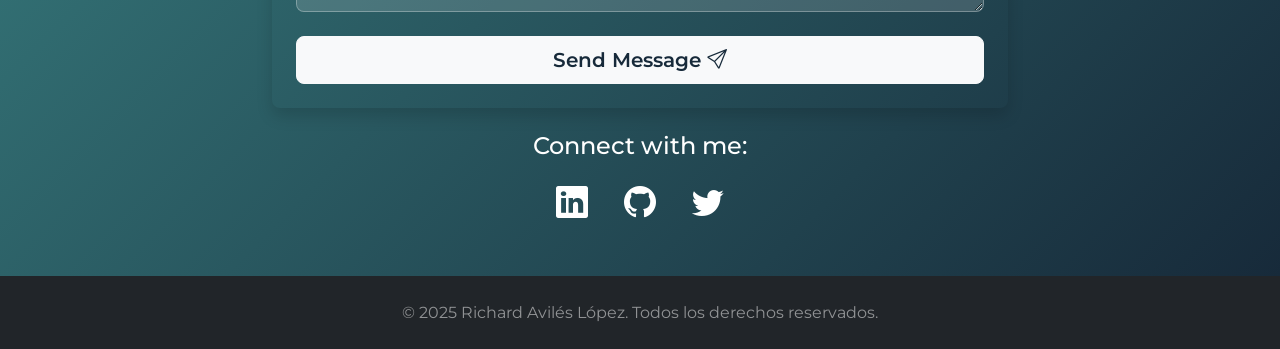
==== commit aaac46a1: "Portafolio v2.0" ====
--- a/index.html
+++ b/index.html
@@ -329,7 +329,7 @@
 
     <nav class="navbar navbar-expand-lg navbar-light bg-white shadow-sm fixed-top">
         <div class="container">
-            <a class="navbar-brand fw-bold fs-4 text-primary" href="#hero">Richard Avilés López</a>
+            <a class="navbar-brand fw-bold fs-4 text-primary" href="#hero">Richard Aviles Lopez</a>
             <button class="navbar-toggler" type="button" data-bs-toggle="collapse" data-bs-target="#navbarNav" aria-controls="navbarNav" aria-expanded="false" aria-label="Toggle navigation">
                 <span class="navbar-toggler-icon"></span>
             </button>
@@ -523,7 +523,7 @@
                             <h3 class="card-title fw-bold text-dark">Cloud Computing</h3>
                             <p class="card-text text-muted mb-auto">Proyectos de Cloud Computing. He's going. </p>
                             <div class="d-flex justify-content-center flex-wrap gap-2 mt-3">
-                                <a href="#" class="btn btn-outline-primary open-gallery-btn" data-gallery-id="cloud-computing">See Details <i class="bi bi-box-arrow-up-right"></i></a>
+                                <a href="/PDF/Diploma_de_aprovechamiento N3.pdf " class="btn btn-outline-primary" target="_blank">Thesis Preview <i class="bi bi-github"></i></a>
                                 <a href="#" class="btn btn-outline-primary hidden" target="_blank">Ver en Github <i class="bi bi-github"></i></a>
                             </div>
                         </div>
@@ -559,7 +559,7 @@
 
     <section id="contact" class="contact-section py-5 text-white">
         <div class="container">
-            <h2 class="text-center mb-5 display-4 fw-bold text-white">Contacto</h2>
+            <h2 class="text-center mb-5 display-4 fw-bold text-white">Contact</h2>
             <p class="text-center lead mb-4">Interested in collaborating or just greeting? Don't hesitate to contact me.</p>
             <div class="row justify-content-center">
                 <div class="col-lg-8">
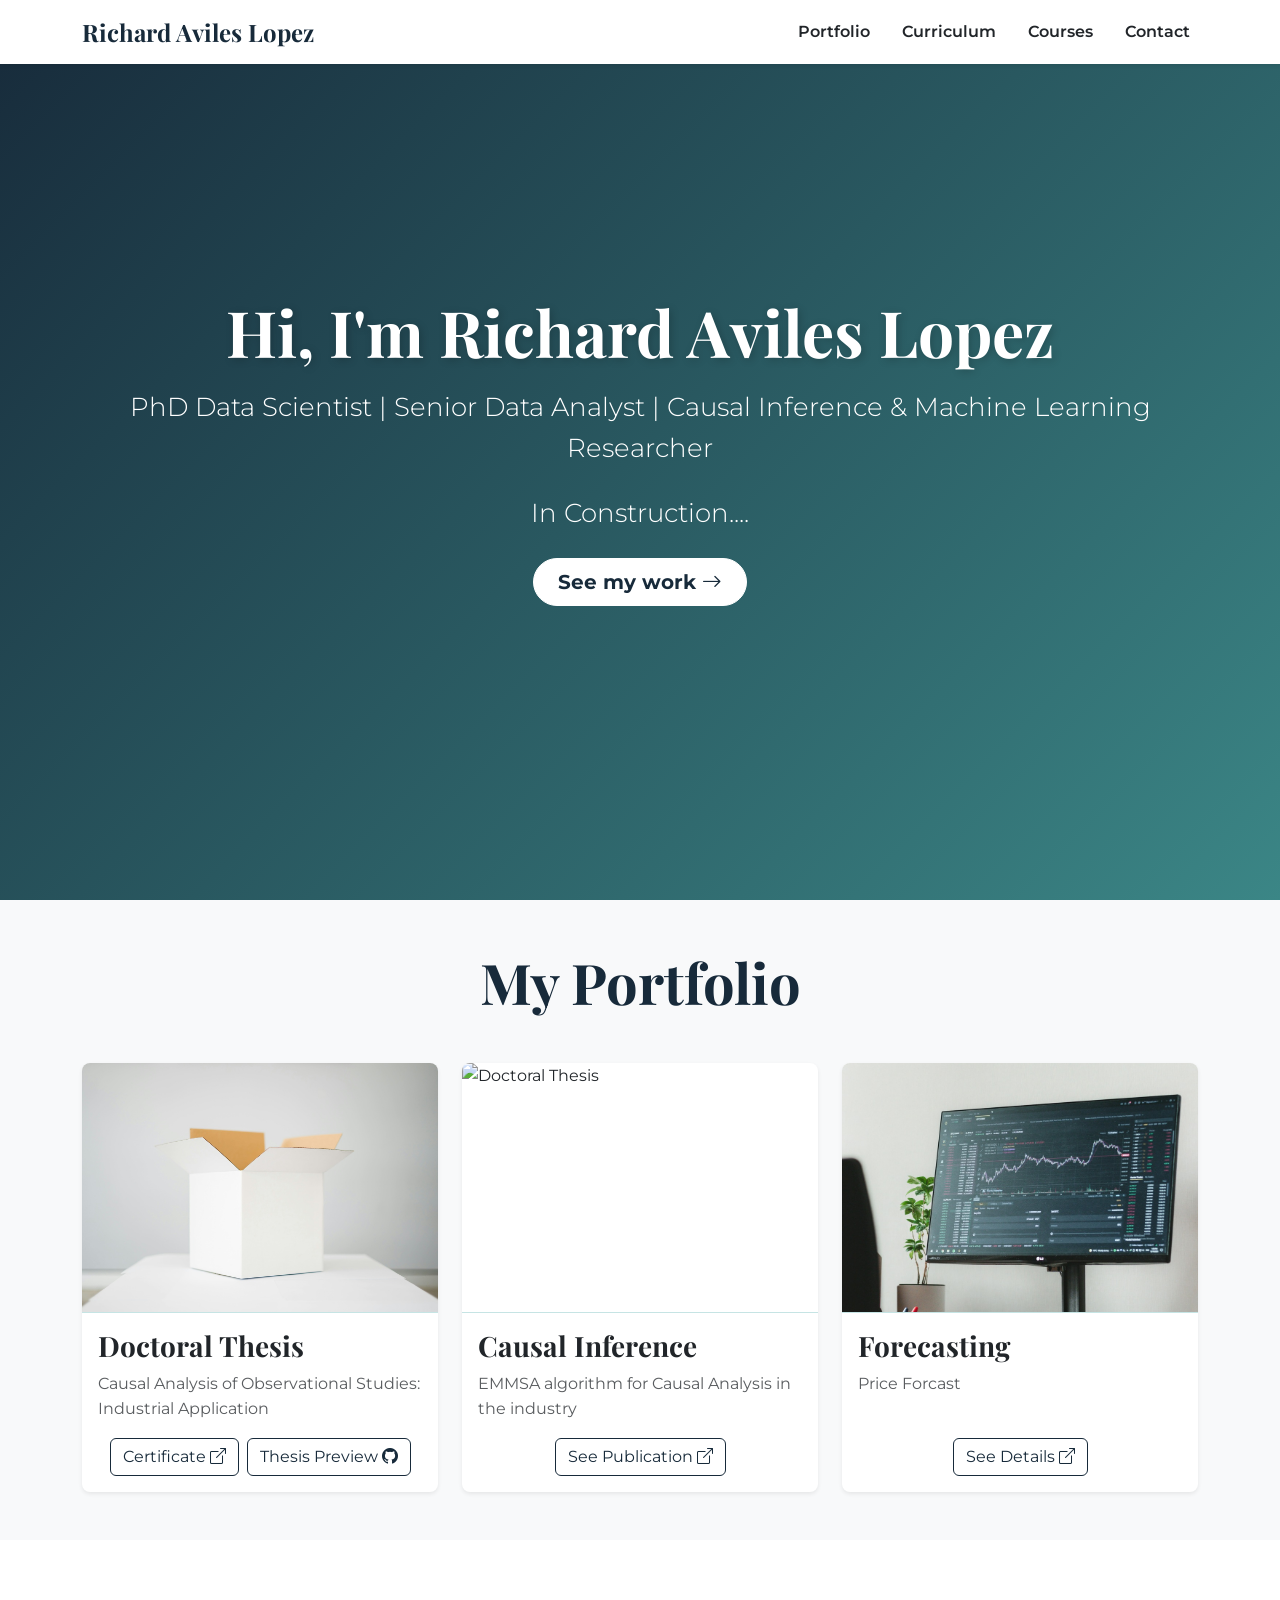
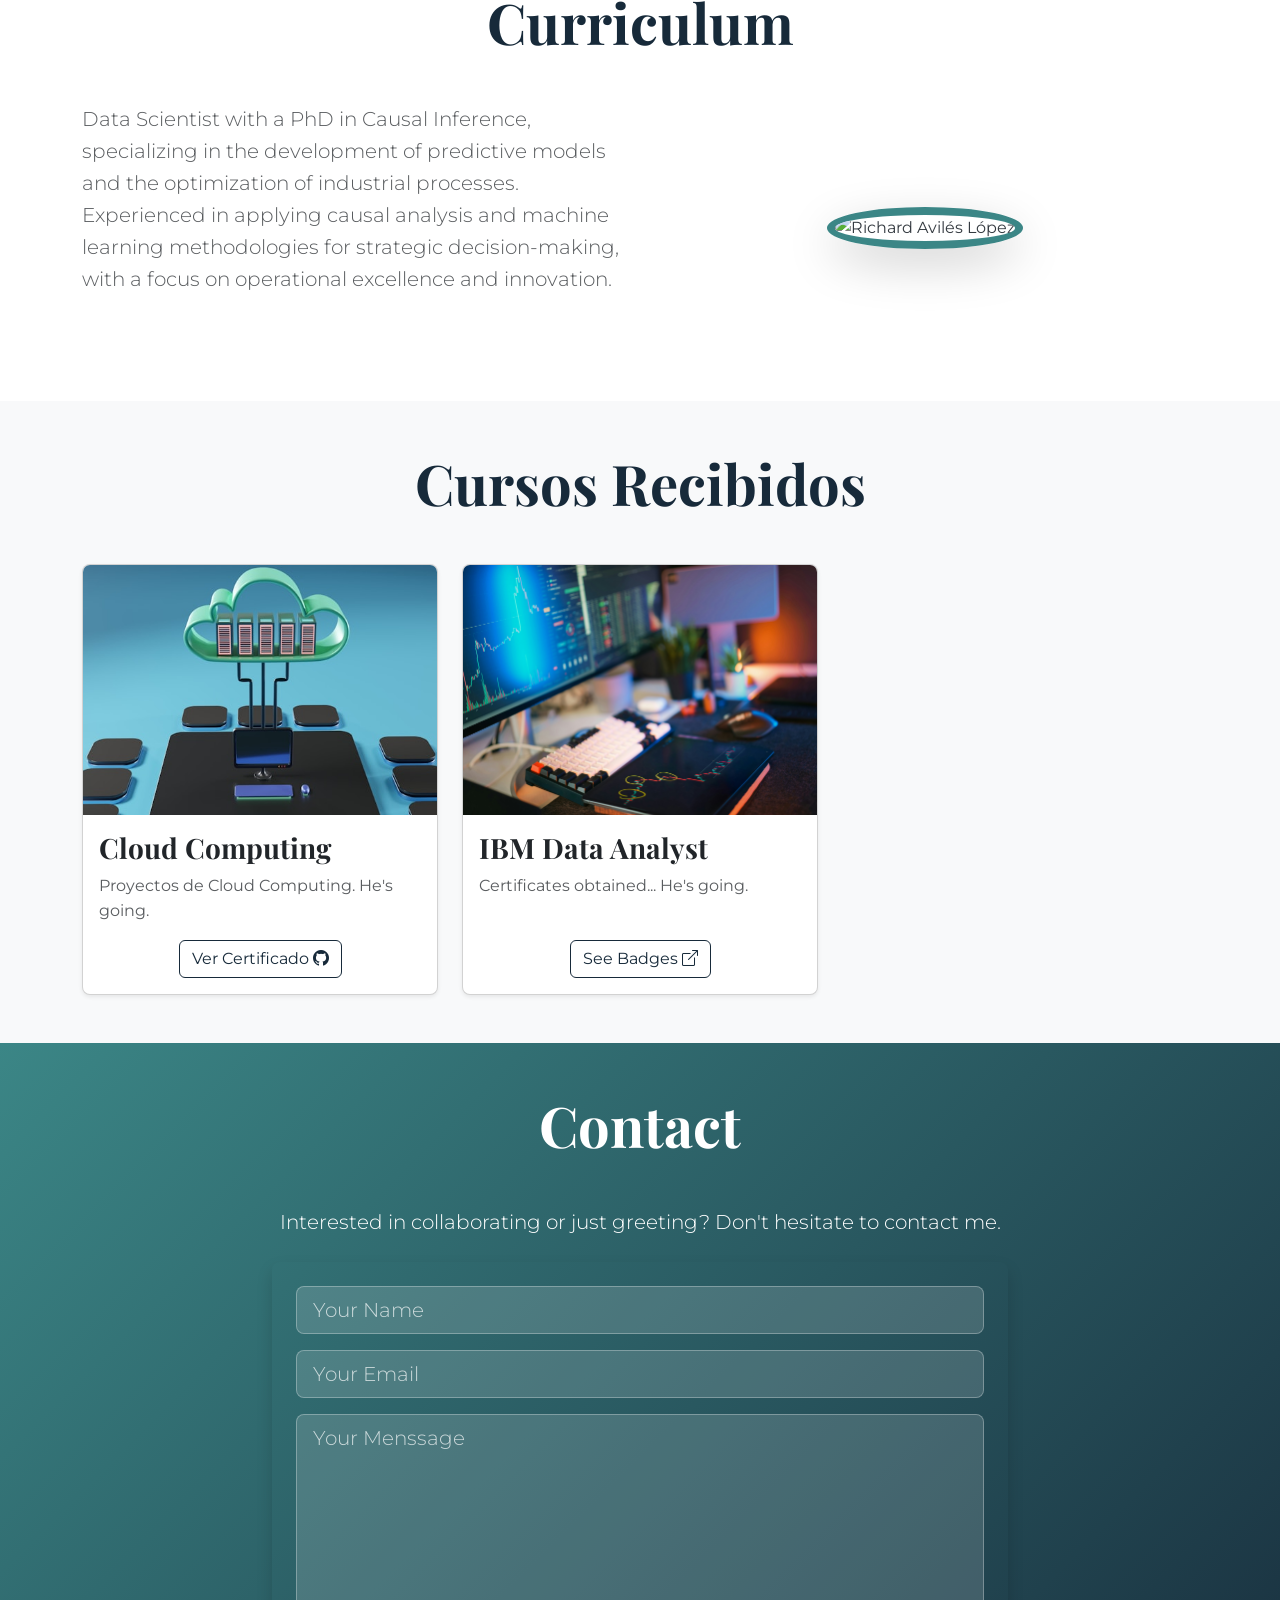
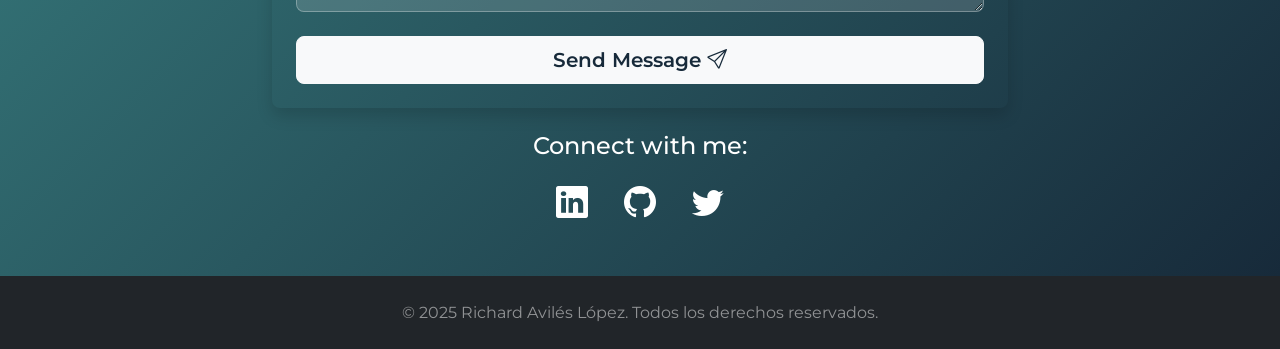
==== commit df353090: "Portafolio v2.0" ====
--- a/index.html
+++ b/index.html
@@ -523,7 +523,7 @@
                             <h3 class="card-title fw-bold text-dark">Cloud Computing</h3>
                             <p class="card-text text-muted mb-auto">Proyectos de Cloud Computing. He's going. </p>
                             <div class="d-flex justify-content-center flex-wrap gap-2 mt-3">
-                                <a href="/PDF/Diploma_de_aprovechamiento N3.pdf " class="btn btn-outline-primary" target="_blank">Thesis Preview <i class="bi bi-github"></i></a>
+                                <a href="/PDF/Diploma_de_aprovechamiento N3.pdf " class="btn btn-outline-primary" target="_blank">Ver Certificado <i class="bi bi-github"></i></a>
                                 <a href="#" class="btn btn-outline-primary hidden" target="_blank">Ver en Github <i class="bi bi-github"></i></a>
                             </div>
                         </div>
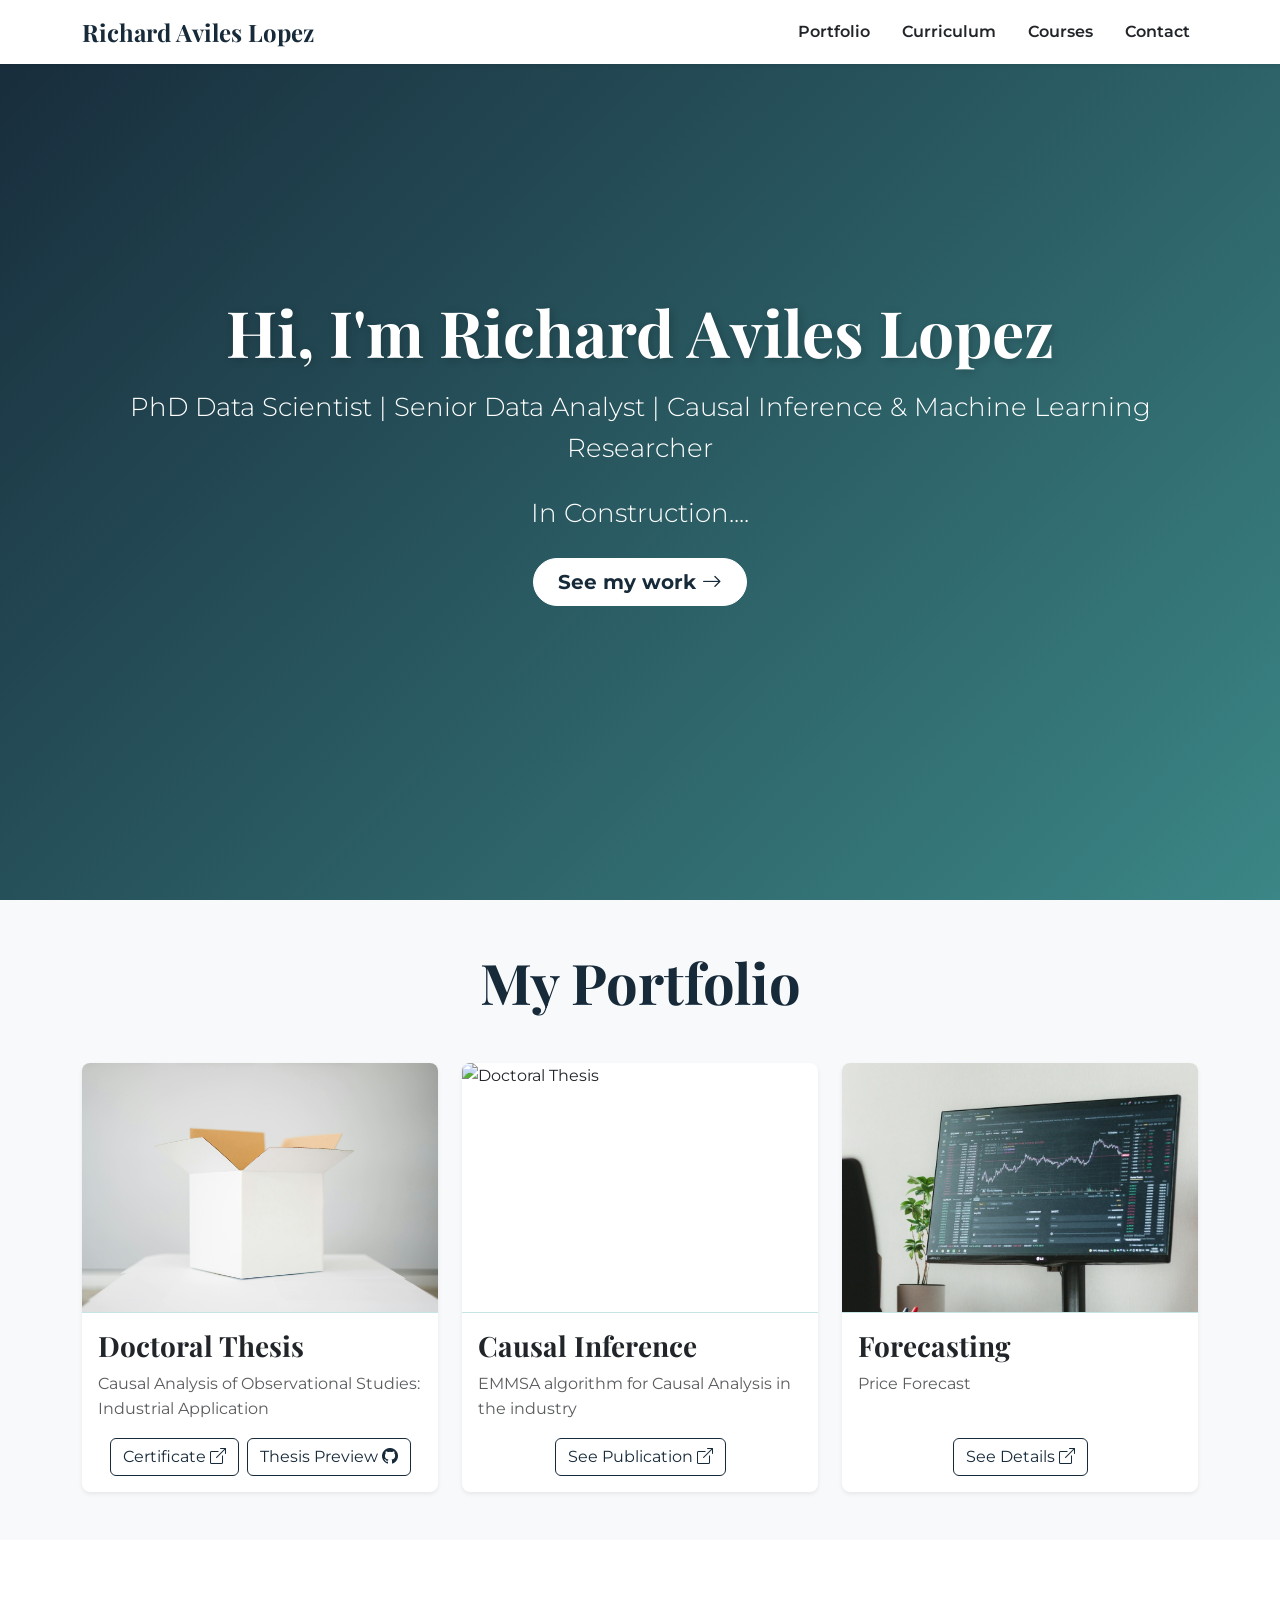
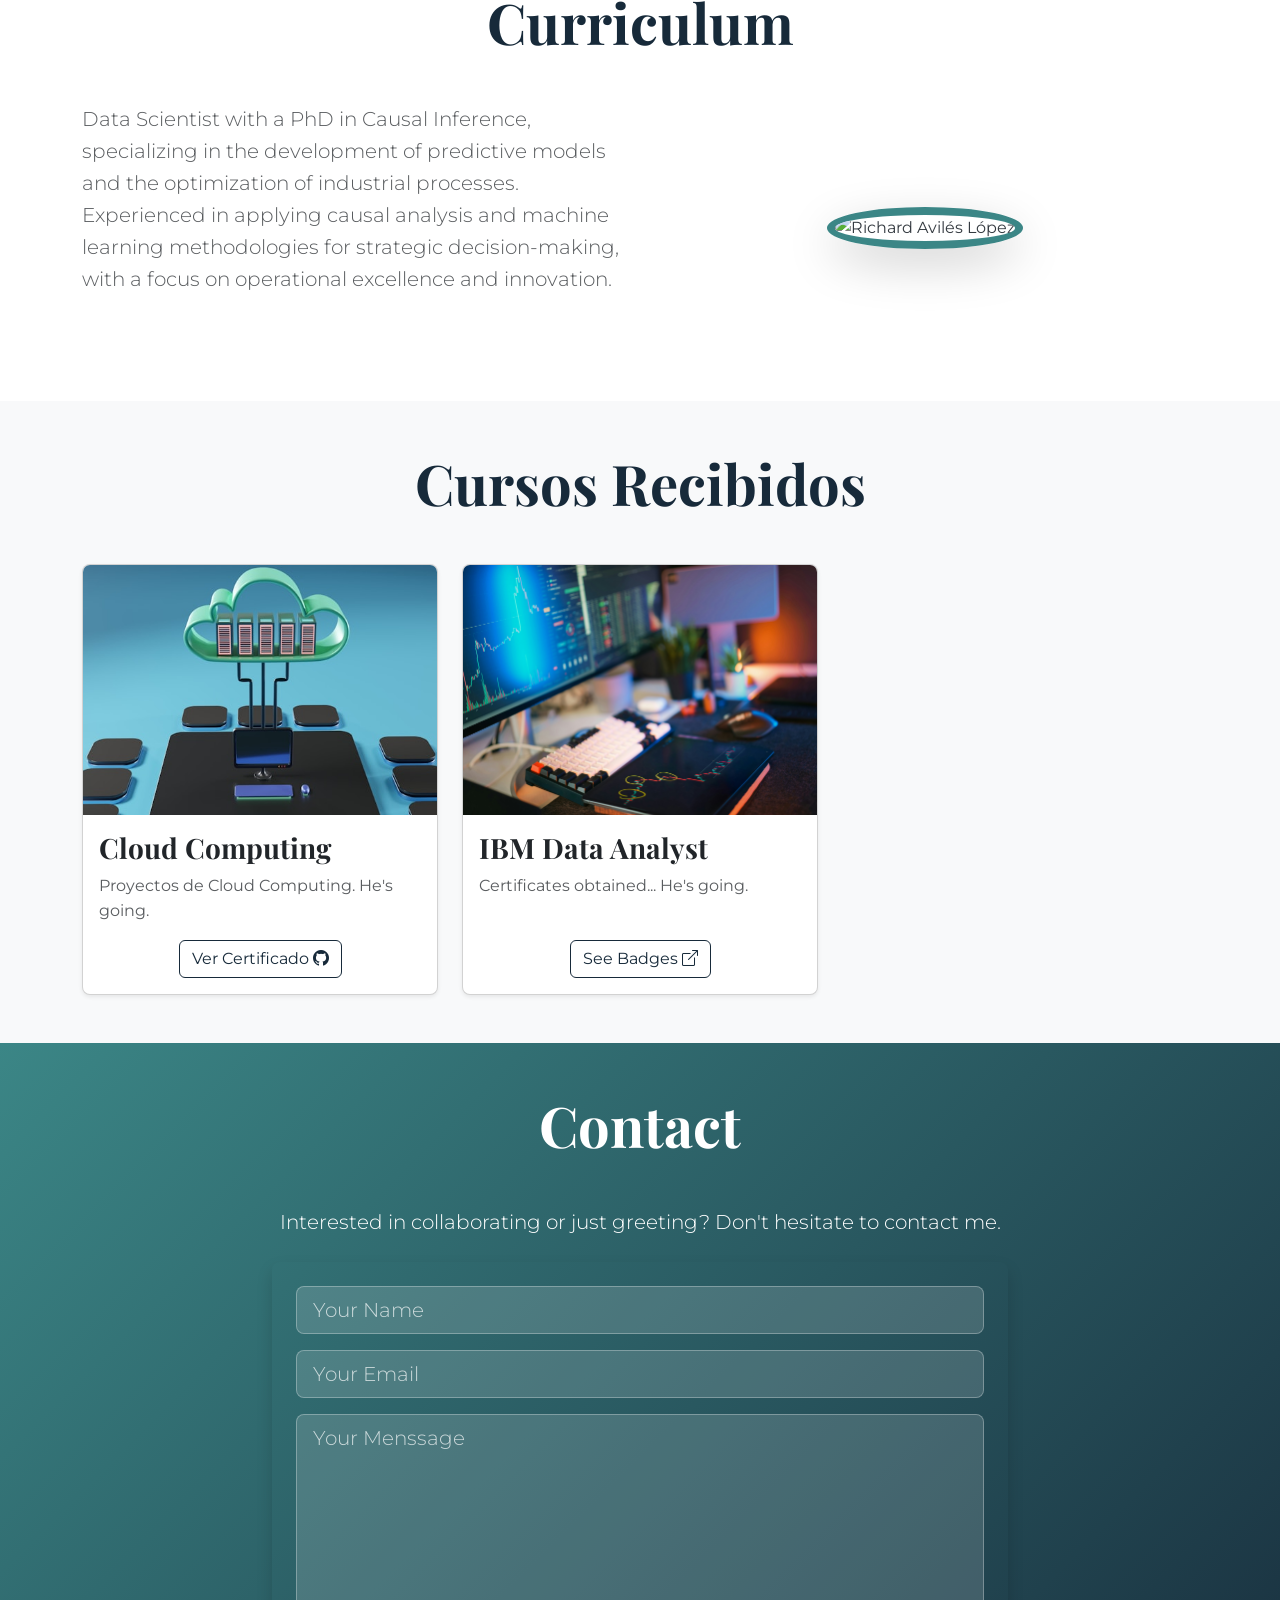
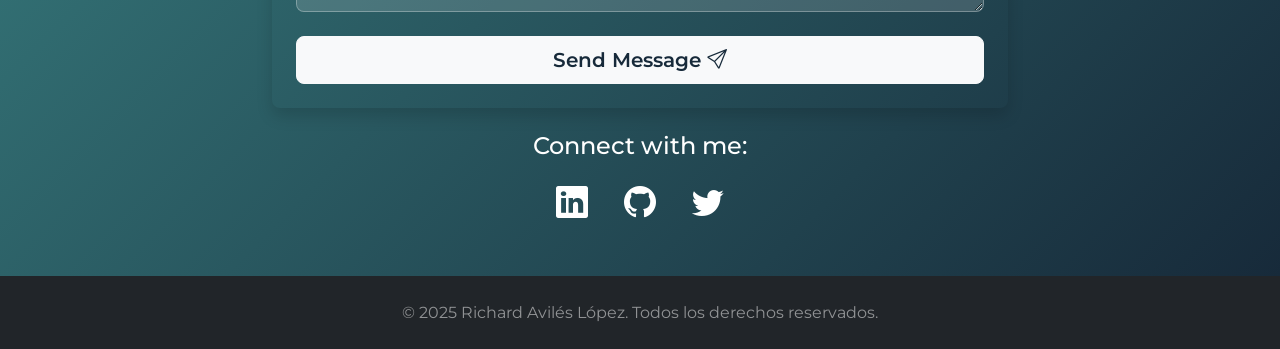
==== commit bd19c163: "Portafolio v2.0" ====
--- a/index.html
+++ b/index.html
@@ -396,7 +396,7 @@
                         <img src="./imgs/behnam-norouzi-5mK7vv6dHlg-unsplash.jpg" class="card-img-top" alt="Forecasting" style="height: 250px; object-fit: cover;">
                         <div class="card-body d-flex flex-column">
                             <h3 class="card-title fw-bold text-dark">Forecasting</h3>
-                            <p class="card-text text-muted mb-auto">Price Forcast</p>
+                            <p class="card-text text-muted mb-auto">Price Forecast</p>
                             <div class="d-flex justify-content-center flex-wrap gap-2 mt-3">
                                 <a href="#" class="btn btn-outline-primary open-gallery-btn" data-gallery-id="forecasting">See Details <i class="bi bi-box-arrow-up-right"></i></a>
                                 <a href="#" class="btn btn-outline-primary hidden" target="_blank">Ver en Github <i class="bi bi-github"></i></a>
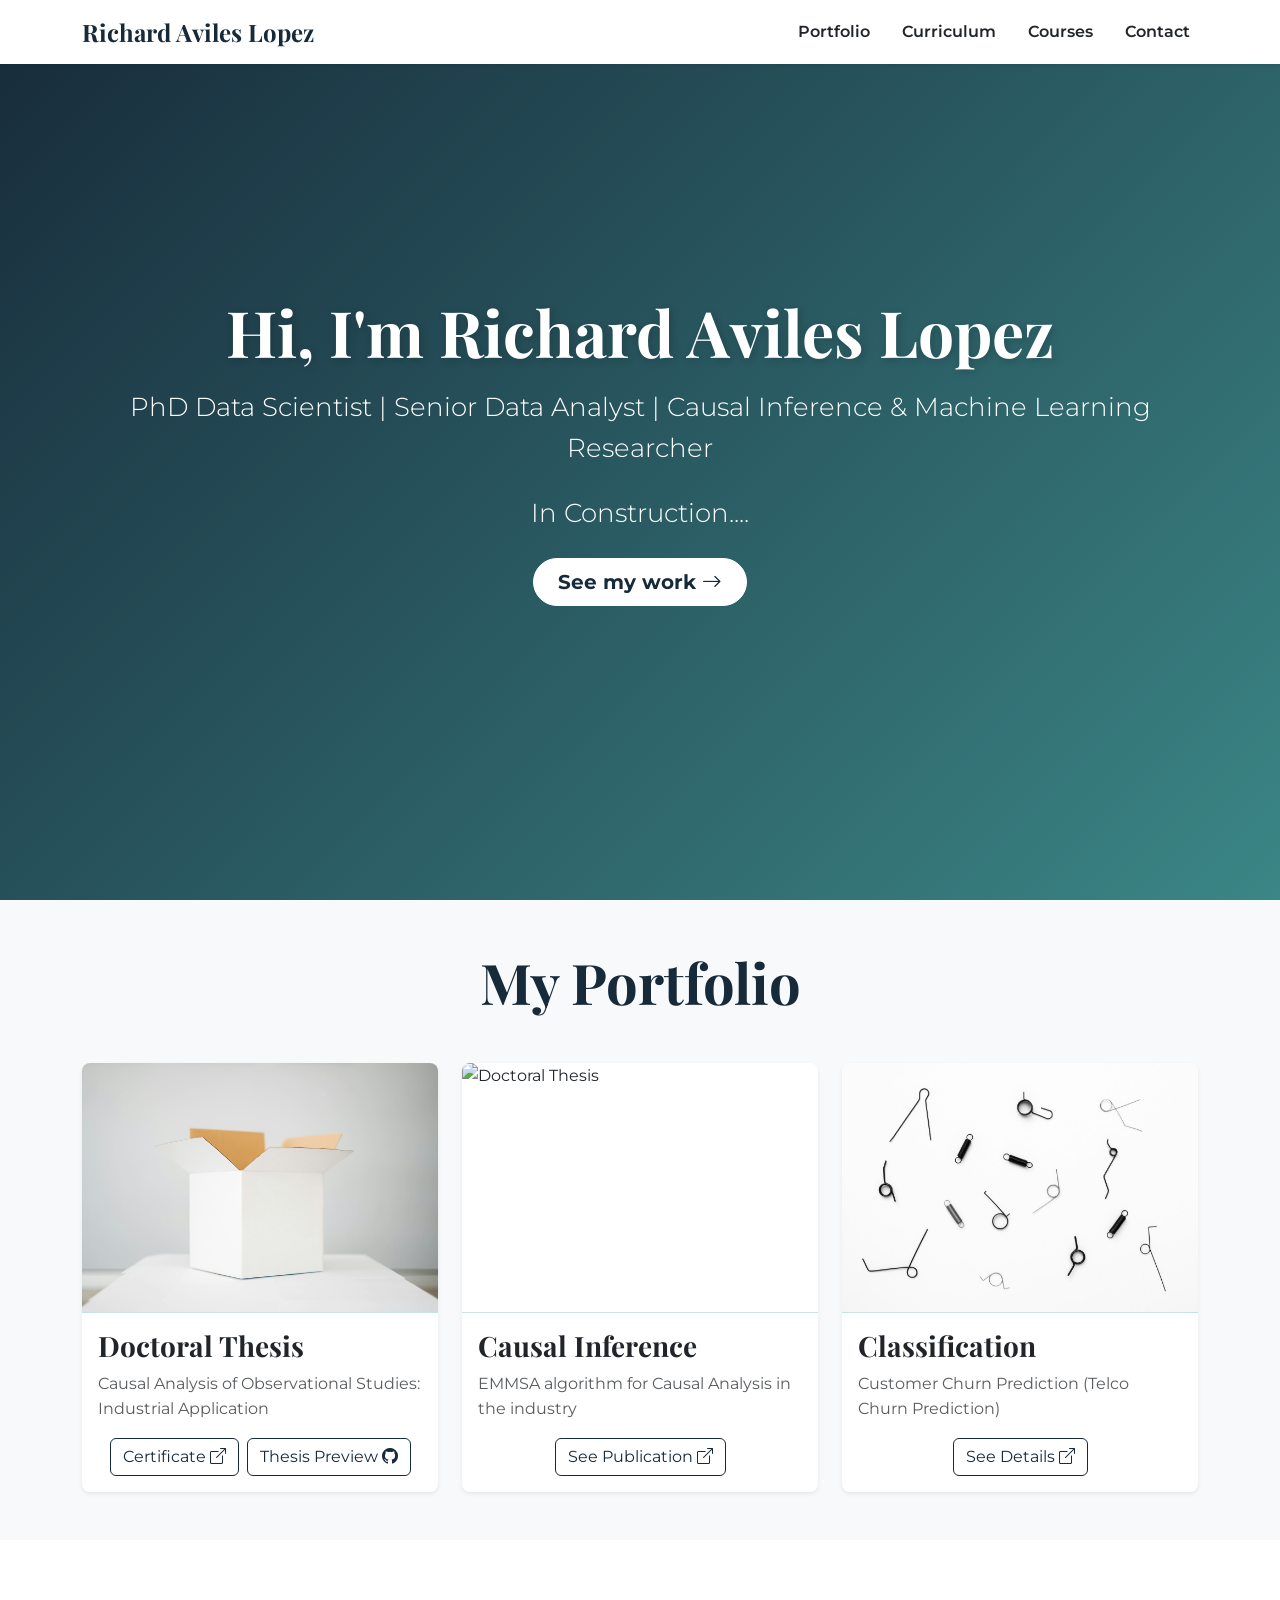
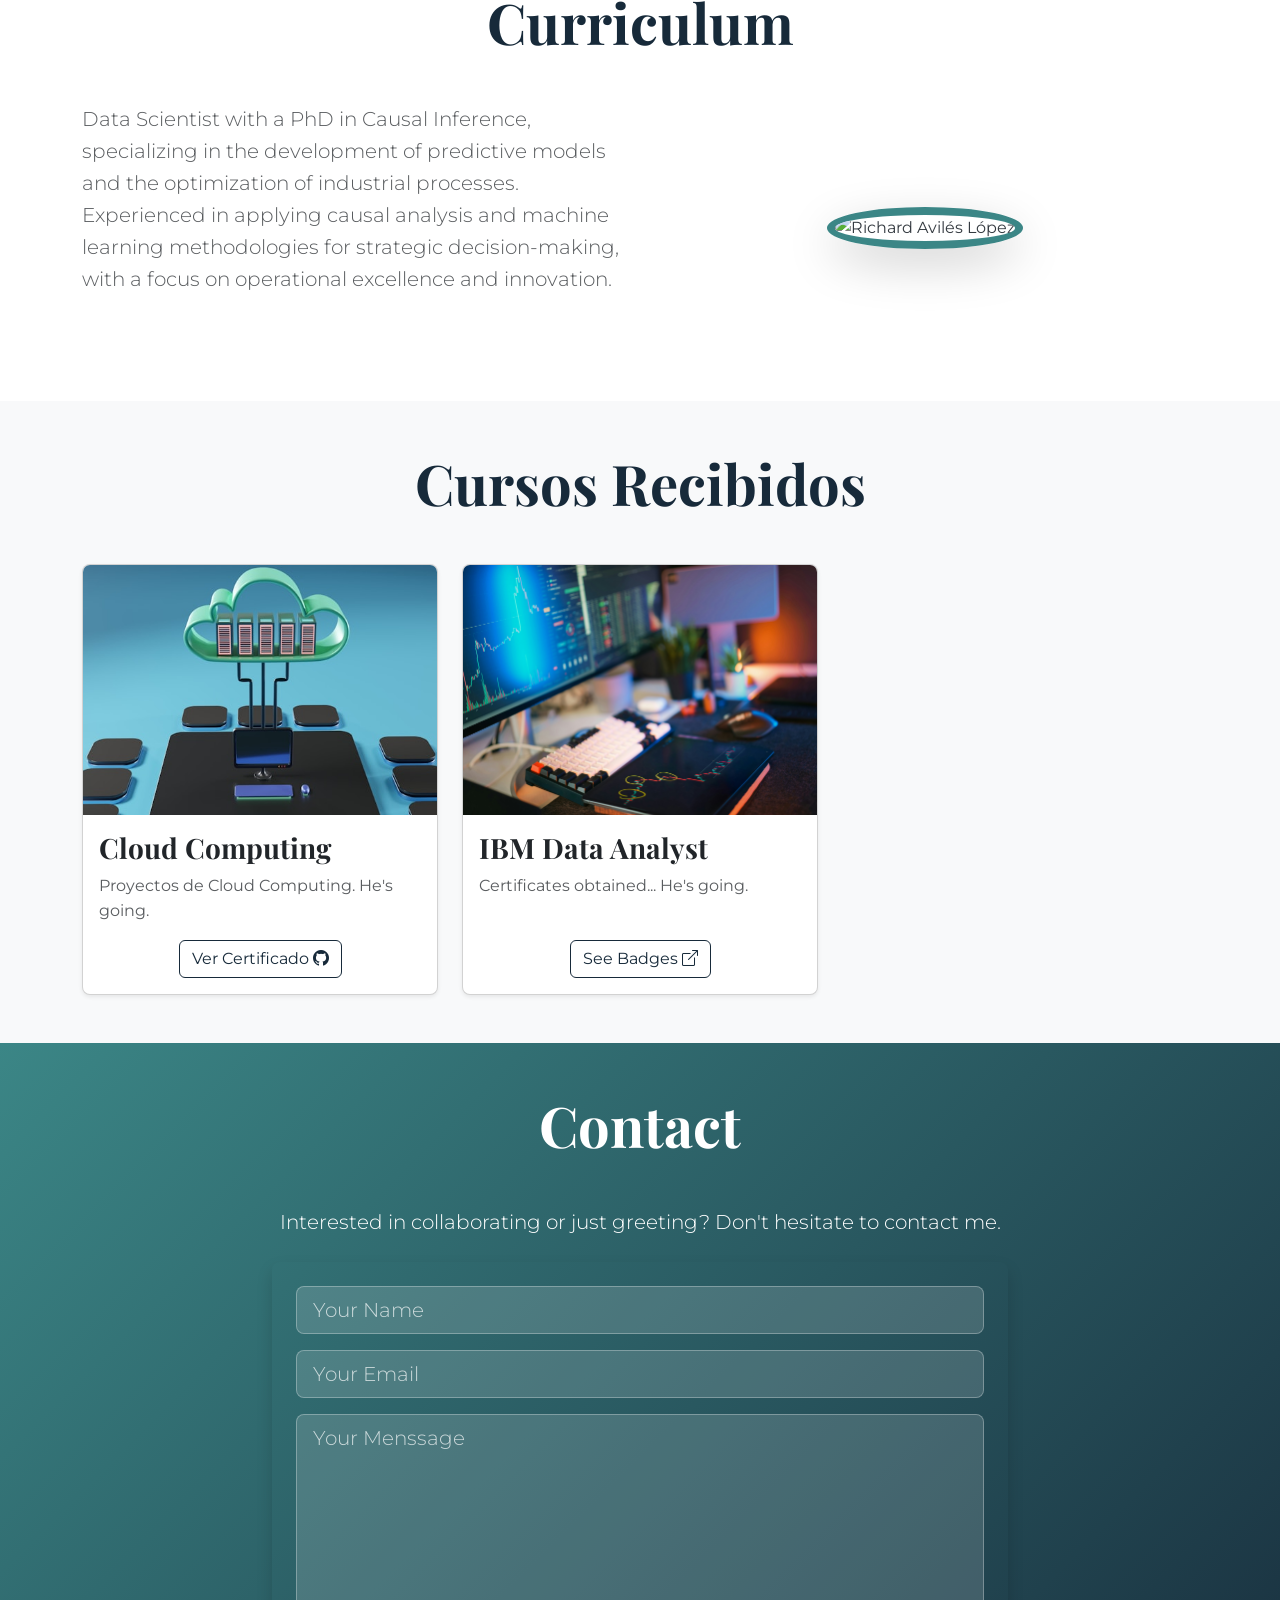
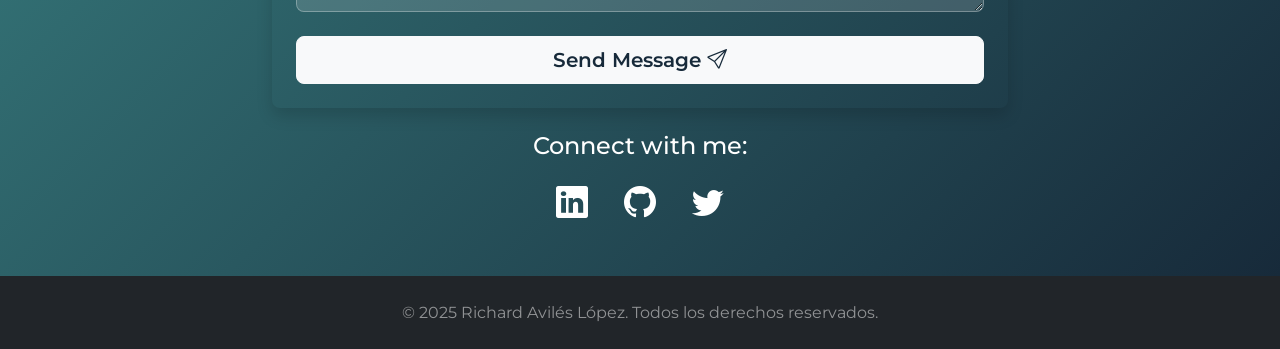
==== commit 7ecadbda: "Portafolio v2.20250828-21:17" ====
--- a/index.html
+++ b/index.html
@@ -393,13 +393,13 @@
                 </div>
                 <div class="col-md-6 col-lg-4 d-flex">
                     <div class="card shadow-sm rounded-3 overflow-hidden flex-fill">
-                        <img src="./imgs/behnam-norouzi-5mK7vv6dHlg-unsplash.jpg" class="card-img-top" alt="Forecasting" style="height: 250px; object-fit: cover;">
-                        <div class="card-body d-flex flex-column">
-                            <h3 class="card-title fw-bold text-dark">Forecasting</h3>
-                            <p class="card-text text-muted mb-auto">Price Forecast</p>
-                            <div class="d-flex justify-content-center flex-wrap gap-2 mt-3">
-                                <a href="#" class="btn btn-outline-primary open-gallery-btn" data-gallery-id="forecasting">See Details <i class="bi bi-box-arrow-up-right"></i></a>
-                                <a href="#" class="btn btn-outline-primary hidden" target="_blank">Ver en Github <i class="bi bi-github"></i></a>
+                        <img src="./imgs/dan-cristian-padure-ritZolQWTeE-unsplash.jpg" class="card-img-top" alt="Forecasting" style="height: 250px; object-fit: cover;">
+                        <div class="card-body d-flex flex-column">
+                            <h3 class="card-title fw-bold text-dark">Classification</h3>
+                            <p class="card-text text-muted mb-auto">Customer Churn Prediction (Telco Churn Prediction)</p>
+                            <div class="d-flex justify-content-center flex-wrap gap-2 mt-3">
+                                <a href="https://raw.githubusercontent.com/ravilesl/telco-churn-prediction/main/img/Figure_1.png" class="btn btn-outline-primary open-gallery-btn" data-gallery-id="classification">See Details <i class="bi bi-box-arrow-up-right"></i></a>
+                                <a href="https://github.com/ravilesl/telco-churn-prediction/" class="btn btn-outline-primary hidden" target="_blank">Ver en Github <i class="bi bi-github"></i></a>
                             </div>
                         </div>
                     </div>
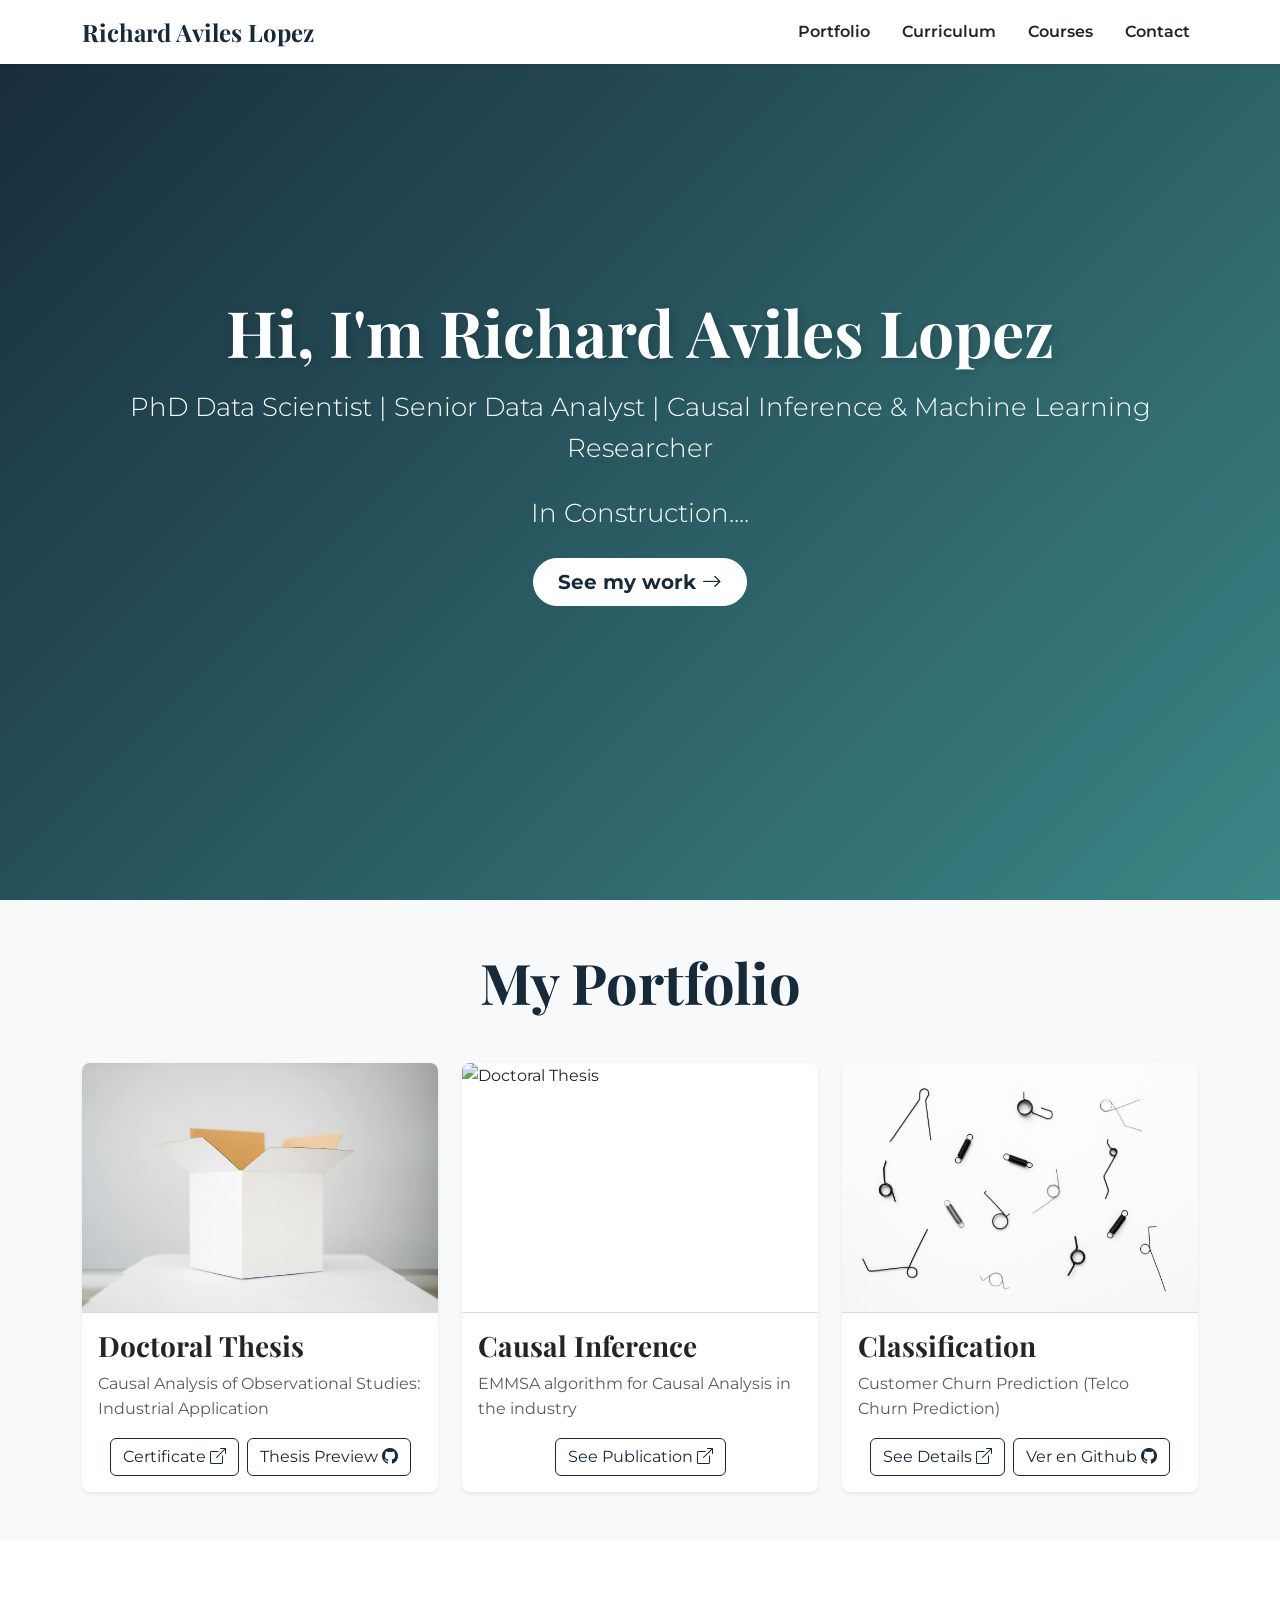
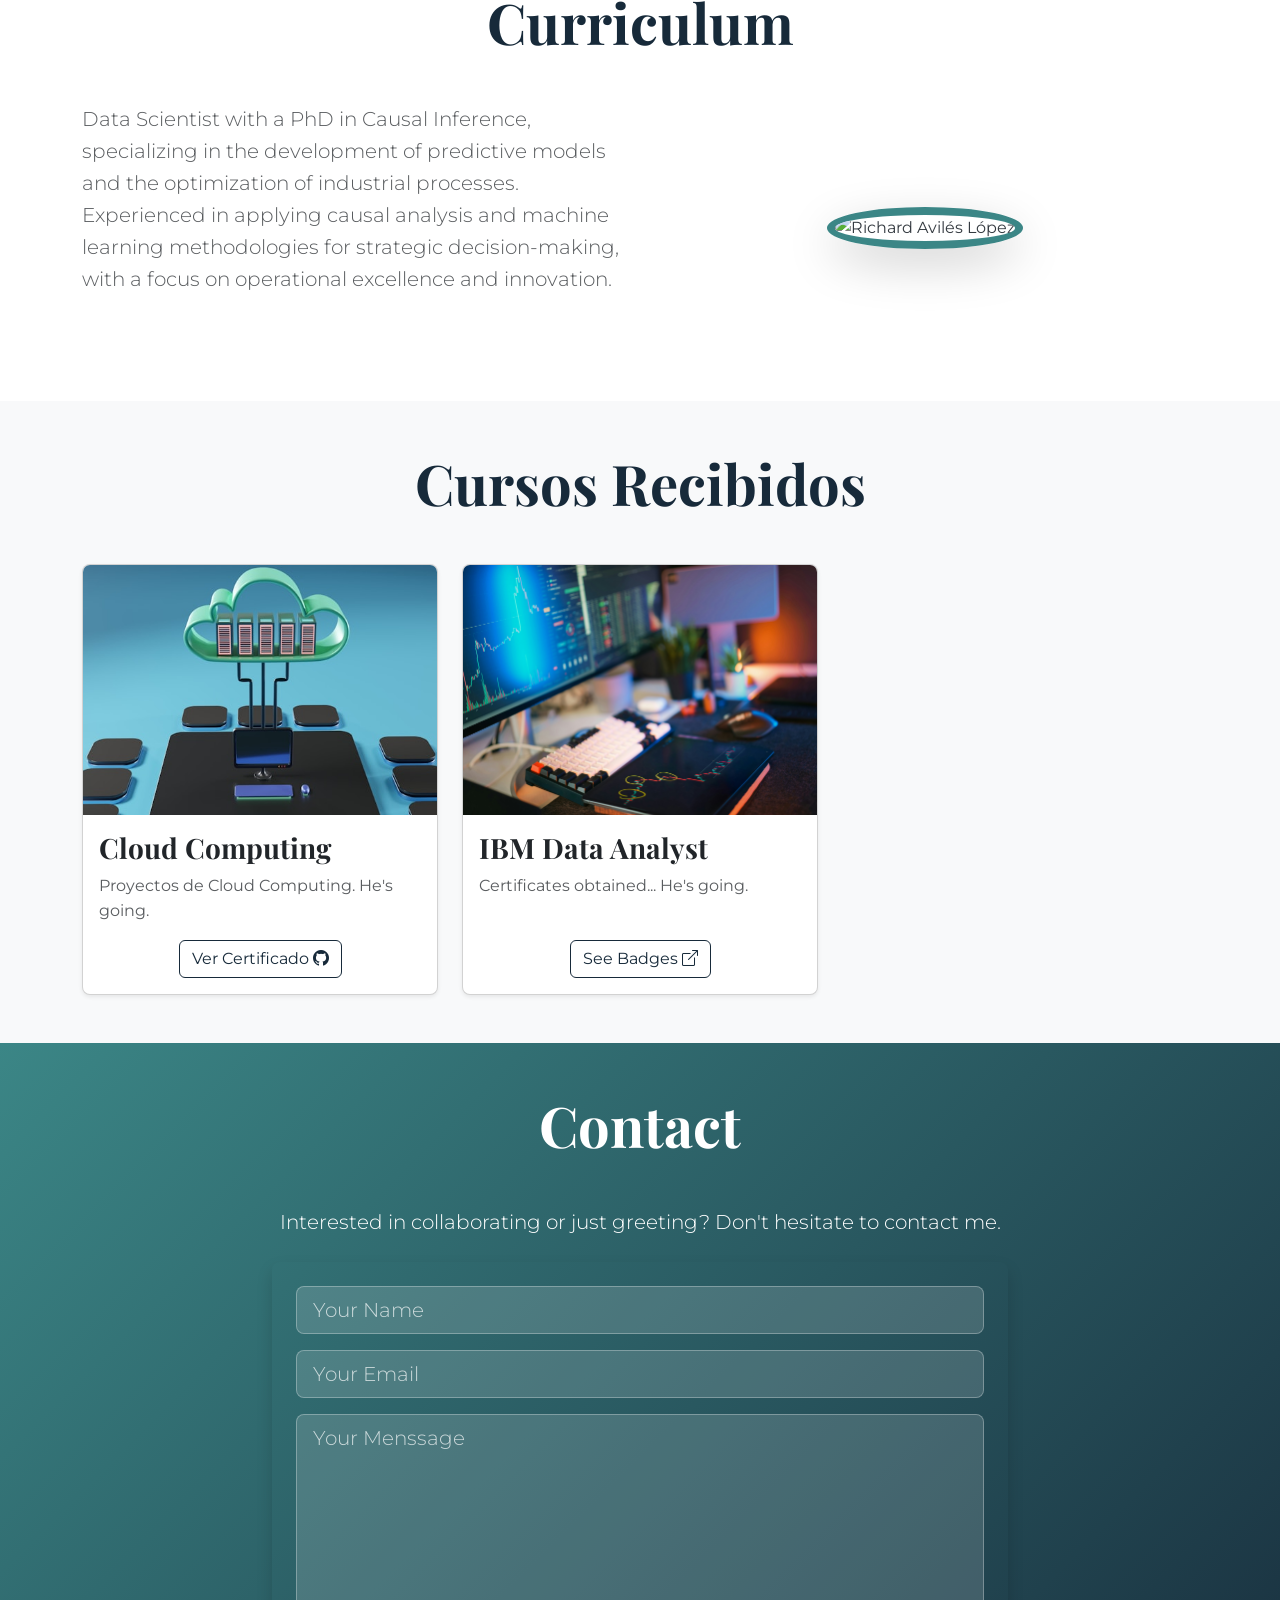
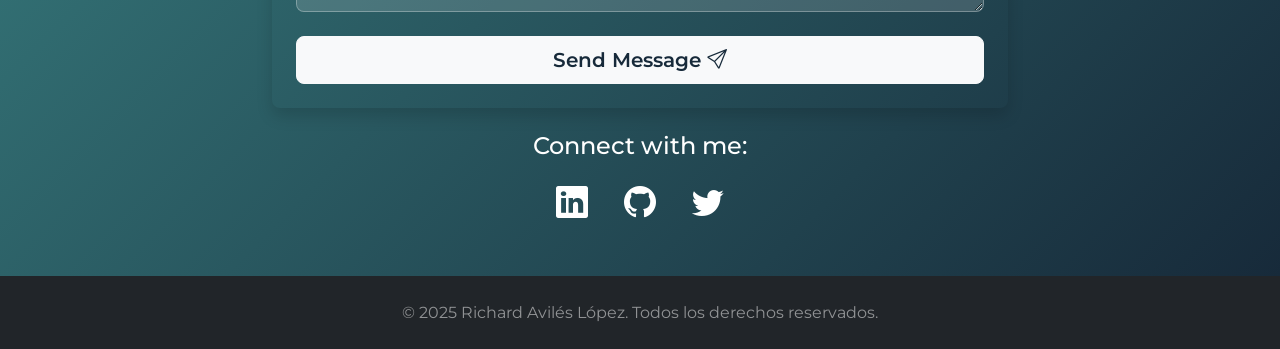
==== commit bfa0125b: "Portafolio v2.20250828-21:23" ====
--- a/index.html
+++ b/index.html
@@ -398,8 +398,8 @@
                             <h3 class="card-title fw-bold text-dark">Classification</h3>
                             <p class="card-text text-muted mb-auto">Customer Churn Prediction (Telco Churn Prediction)</p>
                             <div class="d-flex justify-content-center flex-wrap gap-2 mt-3">
-                                <a href="https://raw.githubusercontent.com/ravilesl/telco-churn-prediction/main/img/Figure_1.png" class="btn btn-outline-primary open-gallery-btn" data-gallery-id="classification">See Details <i class="bi bi-box-arrow-up-right"></i></a>
-                                <a href="https://github.com/ravilesl/telco-churn-prediction/" class="btn btn-outline-primary hidden" target="_blank">Ver en Github <i class="bi bi-github"></i></a>
+                                <a href="https://raw.githubusercontent.com/ravilesl/telco-churn-prediction/main/img/Figure_1.png" class="btn btn-outline-primary " >See Details <i class="bi bi-box-arrow-up-right"></i></a>
+                                <a href="https://github.com/ravilesl/telco-churn-prediction/" class="btn btn-outline-primary" target="_blank">Ver en Github <i class="bi bi-github"></i></a>
                             </div>
                         </div>
                     </div>
